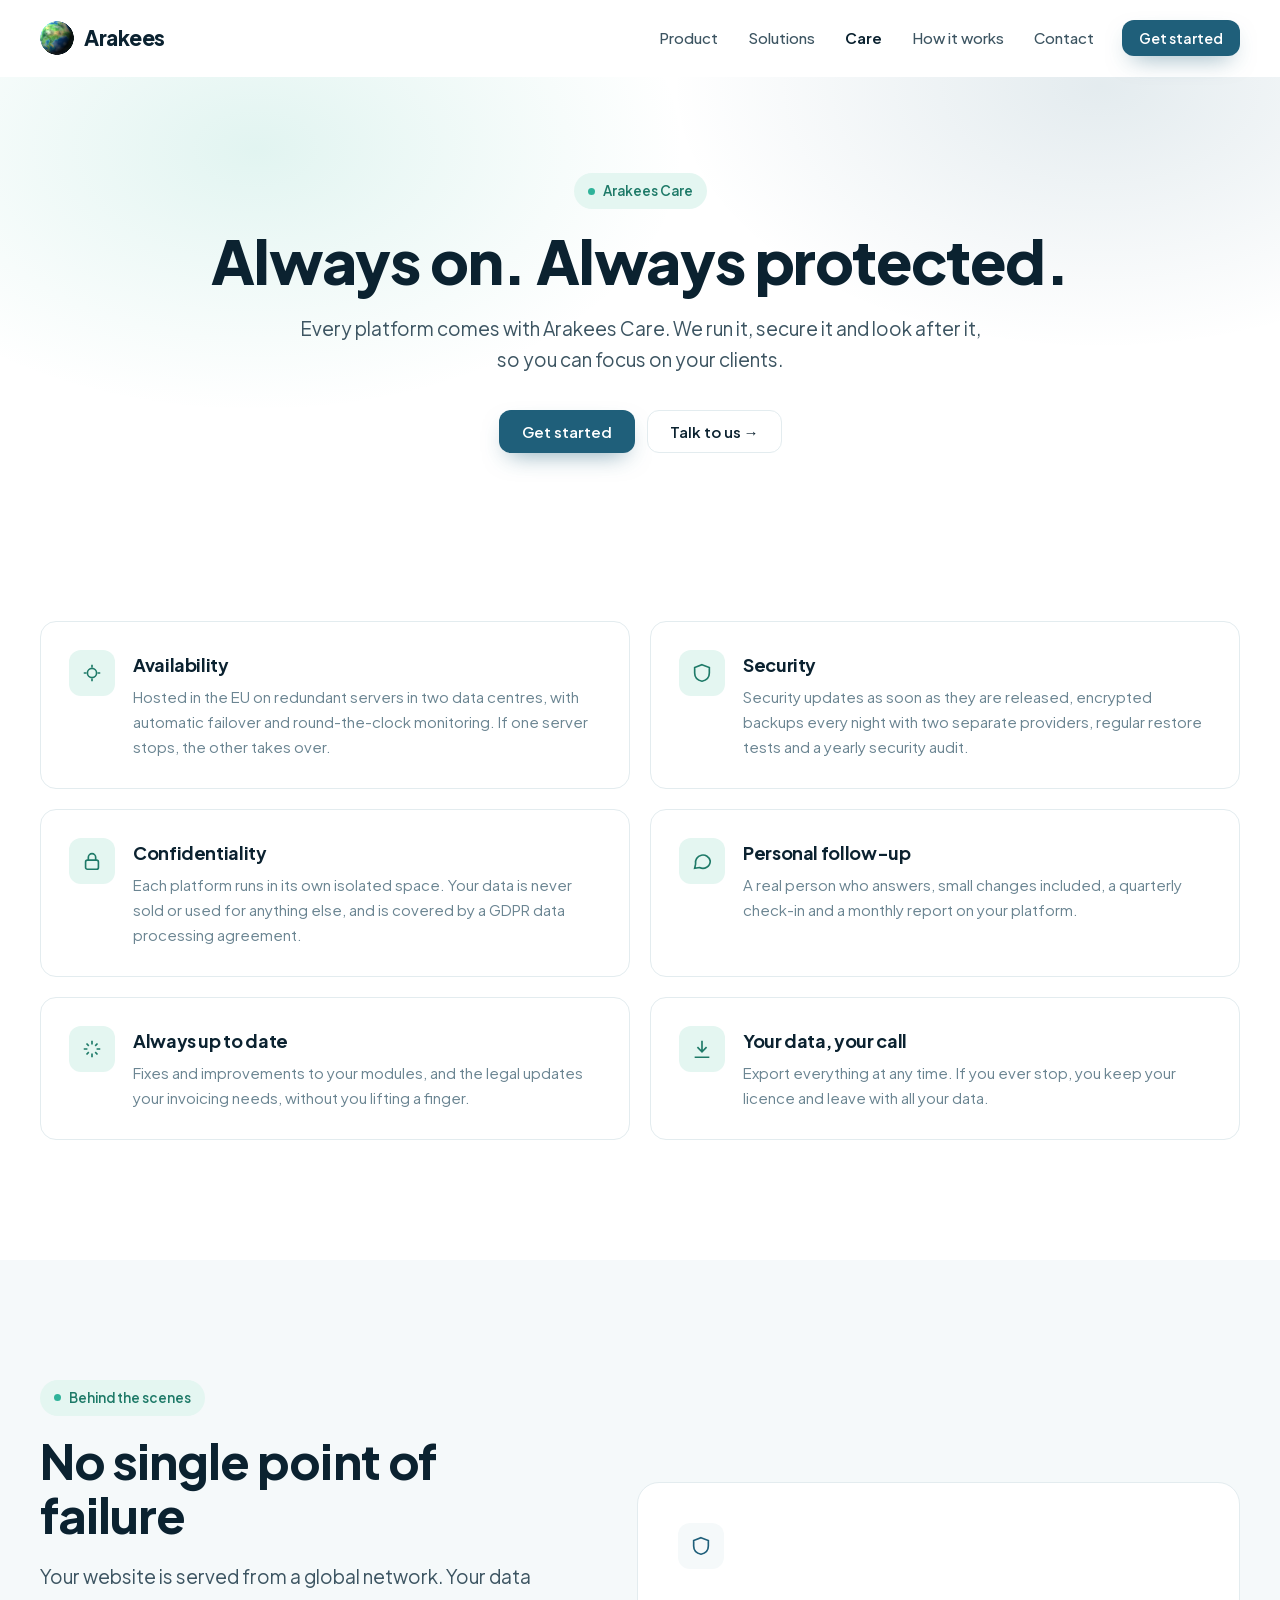
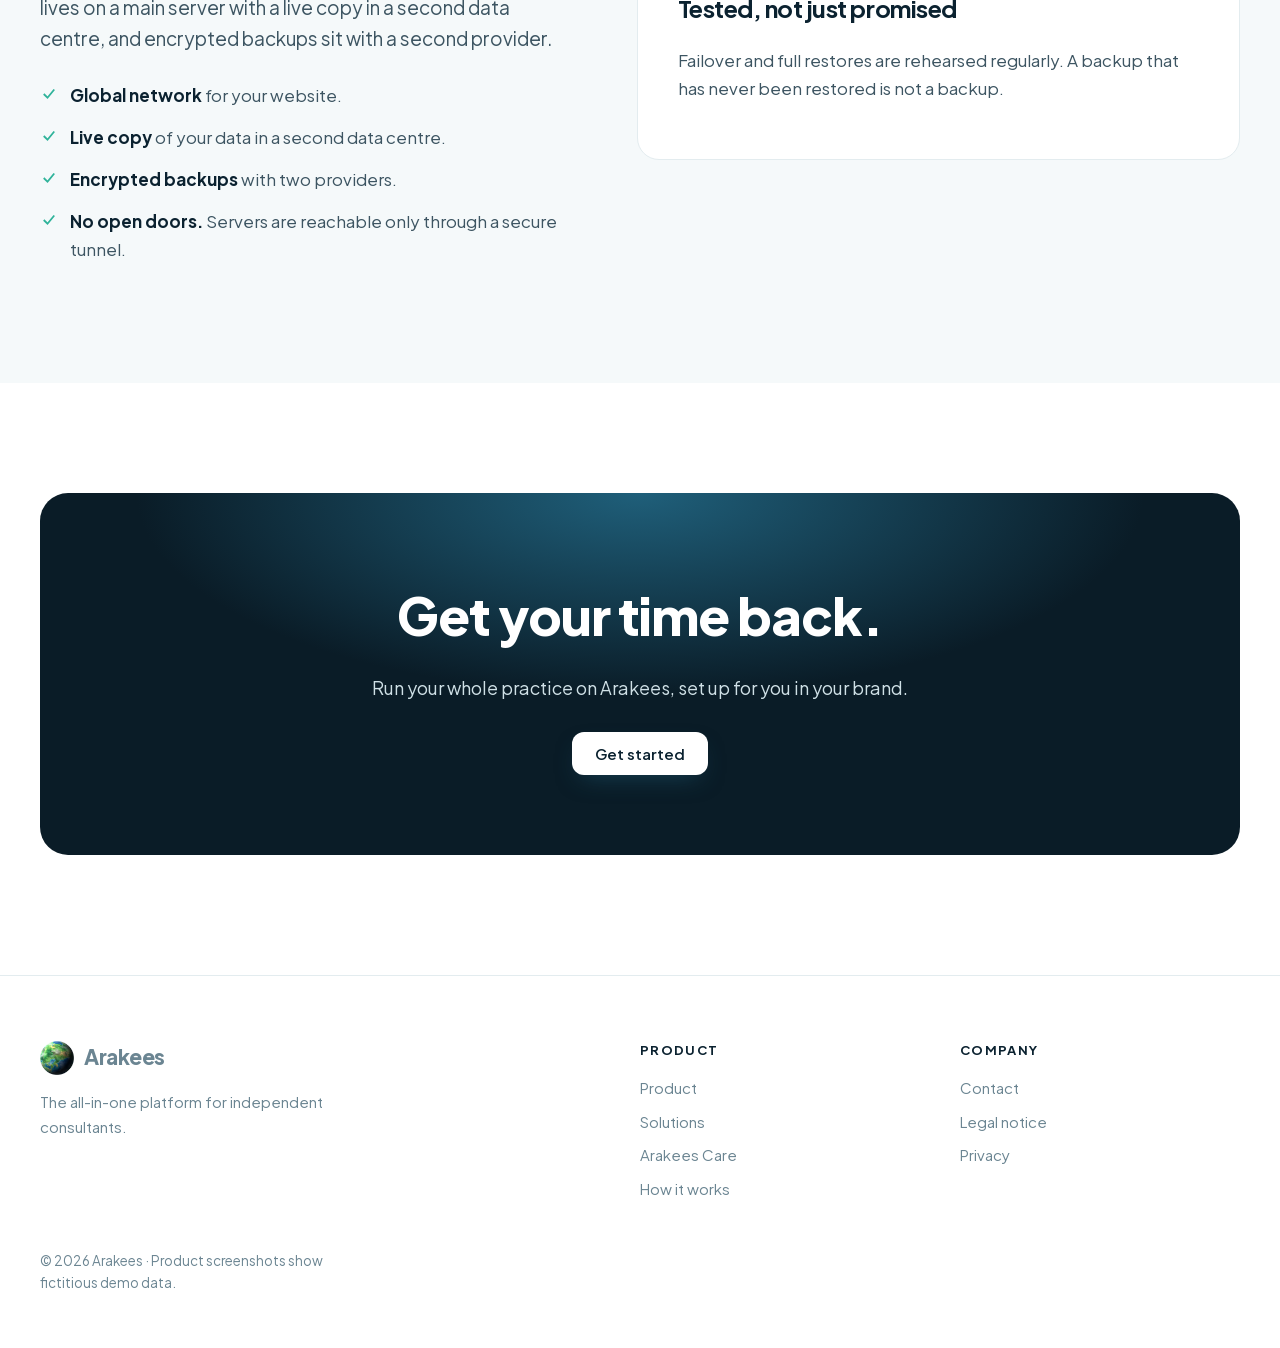
==== care.html @ 258d2827 "Site copy: Arakees is available now (no more waiting list) Co-Authored-By: Claude Opus 5.5 <noreply@" ====
<!doctype html>
<html lang="en">
<head>
<meta charset="utf-8">
<meta name="viewport" content="width=device-width, initial-scale=1">
<title>Arakees Care · Availability, security and confidentiality</title>
<meta name="description" content="Redundant EU hosting, encrypted backups with two providers, isolated data and personal follow-up for every Arakees platform.">
<meta name="robots" content="index, follow, max-image-preview:large, max-snippet:-1">
<link rel="canonical" href="https://www.arakees.com/care">
<link rel="icon" href="/favicon.ico" sizes="48x48">
<link rel="icon" type="image/png" sizes="192x192" href="/assets/favicon-192.png">
<link rel="icon" type="image/png" sizes="96x96" href="/assets/favicon-96.png">
<link rel="apple-touch-icon" href="/assets/arakees-mark-512.png">
<meta property="og:type" content="website">
<meta property="og:site_name" content="Arakees">
<meta property="og:locale" content="en_GB">
<meta property="og:title" content="Arakees Care · Availability, security and confidentiality">
<meta property="og:description" content="Redundant EU hosting, encrypted backups with two providers, isolated data and personal follow-up for every Arakees platform.">
<meta property="og:url" content="https://www.arakees.com/care">
<meta property="og:image" content="https://www.arakees.com/assets/og-arakees.png">
<meta property="og:image:width" content="1200">
<meta property="og:image:height" content="630">
<meta property="og:image:alt" content="Arakees, the all-in-one platform for independent consultants">
<meta name="twitter:card" content="summary_large_image">
<meta name="twitter:title" content="Arakees Care · Availability, security and confidentiality">
<meta name="twitter:description" content="Redundant EU hosting, encrypted backups with two providers, isolated data and personal follow-up for every Arakees platform.">
<meta name="twitter:image" content="https://www.arakees.com/assets/og-arakees.png">
<meta name="theme-color" content="#ffffff">
<link rel="preload" href="/assets/fonts/PlusJakartaSans-normal-latin.woff2" as="font" type="font/woff2" crossorigin>
<link rel="preload" href="/assets/planet-2k.webp" as="image" type="image/webp">
<link rel="stylesheet" href="/assets/fonts/fonts.css">
<link rel="stylesheet" href="/assets/site.css">
<script type="application/ld+json">{"@context": "https://schema.org", "@graph": [{"@type": "Organization", "@id": "https://www.arakees.com/#org", "name": "Arakees", "url": "https://www.arakees.com/", "logo": "https://www.arakees.com/assets/arakees-mark-512.png", "email": "contact@arakees.com", "description": "All-in-one platform for independent consultants and coaches: website, online booking, client portal, proposals and invoicing."}, {"@type": "WebSite", "@id": "https://www.arakees.com/#site", "url": "https://www.arakees.com/", "name": "Arakees", "inLanguage": "en", "publisher": {"@id": "https://www.arakees.com/#org"}}, {"@type": "WebPage", "@id": "https://www.arakees.com/care#page", "url": "https://www.arakees.com/care", "name": "Arakees Care · Availability, security and confidentiality", "description": "Redundant EU hosting, encrypted backups with two providers, isolated data and personal follow-up for every Arakees platform.", "inLanguage": "en", "isPartOf": {"@id": "https://www.arakees.com/#site"}, "primaryImageOfPage": "https://www.arakees.com/assets/og-arakees.png"}, {"@type": "BreadcrumbList", "itemListElement": [{"@type": "ListItem", "position": 1, "name": "Home", "item": "https://www.arakees.com/"}, {"@type": "ListItem", "position": 2, "name": "Arakees Care", "item": "https://www.arakees.com/care"}]}]}</script>
</head>
<body>
<header class="hdr" id="hdr">
  <div class="wrap">
    <a class="brand" href="/" aria-label="Arakees home"><img src="/assets/arakees-mark-128.png" alt="" width="34" height="34"><span>Arakees</span></a>
    <nav class="nav" aria-label="Main navigation"><a href="/product">Product</a><a href="/solutions">Solutions</a><a href="/care" class="on">Care</a><a href="/how-it-works">How it works</a><a href="/contact">Contact</a></nav>
    <a class="btn btn-primary btn-sm" href="mailto:contact@arakees.com?subject=Getting%20started%20with%20Arakees&amp;body=Hello%2C%20I%20would%20like%20to%20get%20started%20with%20Arakees.">Get started</a>
  </div>
</header>
<main>
<section class="phero"><div class="wrap"><span class="eyebrow">Arakees Care</span><h1>Always on. Always protected.</h1><p class="lead">Every platform comes with Arakees Care. We run it, secure it and look after it, so you can focus on your clients.</p><div class="ctas"><a class="btn btn-primary" href="mailto:contact@arakees.com?subject=Getting%20started%20with%20Arakees&amp;body=Hello%2C%20I%20would%20like%20to%20get%20started%20with%20Arakees.">Get started</a><a class="btn btn-ghost" href="/contact">Talk to us →</a></div></div></section>
<section style="padding-top:40px">
  <div class="wrap">
    <div class="grid2">
      <div class="care rv"><div class="ico"><svg width="22" height="22" viewBox="0 0 24 24" fill="none" stroke="currentColor" stroke-width="1.8"><path d="M12 3v3M12 18v3M3 12h3M18 12h3"/><circle cx="12" cy="12" r="5"/></svg></div><div><h3>Availability</h3><p>Hosted in the EU on redundant servers in two data centres, with automatic failover and round-the-clock monitoring. If one server stops, the other takes over.</p></div></div>
      <div class="care rv"><div class="ico"><svg width="22" height="22" viewBox="0 0 24 24" fill="none" stroke="currentColor" stroke-width="1.8"><path d="M12 3l8 3v6c0 5-3.5 8-8 9-4.5-1-8-4-8-9V6z"/></svg></div><div><h3>Security</h3><p>Security updates as soon as they are released, encrypted backups every night with two separate providers, regular restore tests and a yearly security audit.</p></div></div>
      <div class="care rv"><div class="ico"><svg width="22" height="22" viewBox="0 0 24 24" fill="none" stroke="currentColor" stroke-width="1.8"><rect x="5" y="11" width="14" height="10" rx="2"/><path d="M8 11V8a4 4 0 018 0v3"/></svg></div><div><h3>Confidentiality</h3><p>Each platform runs in its own isolated space. Your data is never sold or used for anything else, and is covered by a GDPR data processing agreement.</p></div></div>
      <div class="care rv"><div class="ico"><svg width="22" height="22" viewBox="0 0 24 24" fill="none" stroke="currentColor" stroke-width="1.8"><path d="M21 12a8 8 0 01-11.7 7.1L4 20l1-4.6A8 8 0 1121 12z"/></svg></div><div><h3>Personal follow-up</h3><p>A real person who answers, small changes included, a quarterly check-in and a monthly report on your platform.</p></div></div>
      <div class="care rv"><div class="ico"><svg width="22" height="22" viewBox="0 0 24 24" fill="none" stroke="currentColor" stroke-width="1.8"><path d="M12 3v4M12 17v4M3 12h4M17 12h4M6 6l2.5 2.5M15.5 15.5L18 18M6 18l2.5-2.5M15.5 8.5L18 6"/></svg></div><div><h3>Always up to date</h3><p>Fixes and improvements to your modules, and the legal updates your invoicing needs, without you lifting a finger.</p></div></div>
      <div class="care rv"><div class="ico"><svg width="22" height="22" viewBox="0 0 24 24" fill="none" stroke="currentColor" stroke-width="1.8"><path d="M12 3v12M7 10l5 5 5-5M4 21h16"/></svg></div><div><h3>Your data, your call</h3><p>Export everything at any time. If you ever stop, you keep your licence and leave with all your data.</p></div></div>
    </div>
  </div>
</section>
<section class="soft">
  <div class="wrap split">
    <div class="rv">
      <span class="eyebrow">Behind the scenes</span>
      <h2 class="h2">No single point of failure</h2>
      <p class="lead">Your website is served from a global network. Your data lives on a main server with a live copy in a second data centre, and encrypted backups sit with a second provider.</p>
      <ul class="checks"><li><svg width="18" height="18" viewBox="0 0 24 24" fill="none" stroke="currentColor" stroke-width="2.4"><path d="M5 12l5 5 9-11"/></svg><span><b>Global network</b> for your website.</span></li><li><svg width="18" height="18" viewBox="0 0 24 24" fill="none" stroke="currentColor" stroke-width="2.4"><path d="M5 12l5 5 9-11"/></svg><span><b>Live copy</b> of your data in a second data centre.</span></li><li><svg width="18" height="18" viewBox="0 0 24 24" fill="none" stroke="currentColor" stroke-width="2.4"><path d="M5 12l5 5 9-11"/></svg><span><b>Encrypted backups</b> with two providers.</span></li><li><svg width="18" height="18" viewBox="0 0 24 24" fill="none" stroke="currentColor" stroke-width="2.4"><path d="M5 12l5 5 9-11"/></svg><span><b>No open doors.</b> Servers are reachable only through a secure tunnel.</span></li></ul>
    </div>
    <div class="big-card rv"><div class="ico"><svg width="22" height="22" viewBox="0 0 24 24" fill="none" stroke="currentColor" stroke-width="1.8"><path d="M12 3l8 3v6c0 5-3.5 8-8 9-4.5-1-8-4-8-9V6z"/></svg></div><h3>Tested, not just promised</h3><p class="lead" style="font-size:17px">Failover and full restores are rehearsed regularly. A backup that has never been restored is not a backup.</p></div>
  </div>
</section>
<section class="band">
  <div class="wrap">
    <div class="box rv">
      <h2>Get your time back.</h2>
      <p>Run your whole practice on Arakees, set up for you in your brand.</p>
      <a class="btn btn-primary" href="mailto:contact@arakees.com?subject=Getting%20started%20with%20Arakees&amp;body=Hello%2C%20I%20would%20like%20to%20get%20started%20with%20Arakees.">Get started</a>
    </div>
  </div>
</section>
</main>
<footer class="ftr">
  <div class="wrap">
    <div class="cols">
      <div><a class="brand" href="/"><img src="/assets/arakees-mark-128.png" alt="" width="34" height="34"><span>Arakees</span></a><p>The all-in-one platform for independent consultants.</p></div>
      <div><h4>Product</h4><ul><li><a href="/product">Product</a></li><li><a href="/solutions">Solutions</a></li><li><a href="/care">Arakees Care</a></li><li><a href="/how-it-works">How it works</a></li></ul></div>
      <div><h4>Company</h4><ul><li><a href="/contact">Contact</a></li><li><a href="/mentions-legales">Legal notice</a></li><li><a href="/privacy">Privacy</a></li></ul></div>
    </div>
    <p class="copy">© 2026 Arakees · Product screenshots show fictitious demo data.</p>
  </div>
</footer>
<script>
(function () {
  const io = new IntersectionObserver(es => es.forEach(e => { if (e.isIntersecting) { e.target.classList.add('in'); io.unobserve(e.target); } }), { threshold: .15 });
  document.querySelectorAll('.rv').forEach(el => io.observe(el));
  const hdr = document.getElementById('hdr'), frame = document.getElementById('heroFrame');
  const onScroll = () => { hdr.classList.toggle('scrolled', scrollY > 8); if (frame) frame.style.setProperty('--tilt', Math.max(0, 10 - scrollY / 40) + 'deg'); };
  addEventListener('scroll', onScroll, { passive: true }); onScroll();
})();
</script>
<script type="module" src="/assets/logo-planet.js"></script>
</body>
</html>
---- assets/fonts/fonts.css ----
@font-face {
  font-family: 'Plus Jakarta Sans';
  font-style: italic;
  font-weight: 400 800;
  font-display: swap;
  src: url(/assets/fonts/PlusJakartaSans-italic-latin-ext.woff2) format('woff2');
  unicode-range: U+0100-02BA, U+02BD-02C5, U+02C7-02CC, U+02CE-02D7, U+02DD-02FF, U+0304, U+0308, U+0329, U+1D00-1DBF, U+1E00-1E9F, U+1EF2-1EFF, U+2020, U+20A0-20AB, U+20AD-20C4, U+2113, U+2C60-2C7F, U+A720-A7FF;
}
@font-face {
  font-family: 'Plus Jakarta Sans';
  font-style: italic;
  font-weight: 400 800;
  font-display: swap;
  src: url(/assets/fonts/PlusJakartaSans-italic-latin.woff2) format('woff2');
  unicode-range: U+0000-00FF, U+0131, U+0152-0153, U+02BB-02BC, U+02C6, U+02DA, U+02DC, U+0304, U+0308, U+0329, U+2000-206F, U+20AC, U+2122, U+2191, U+2193, U+2212, U+2215, U+FEFF, U+FFFD;
}
@font-face {
  font-family: 'Plus Jakarta Sans';
  font-style: normal;
  font-weight: 400 800;
  font-display: swap;
  src: url(/assets/fonts/PlusJakartaSans-normal-latin-ext.woff2) format('woff2');
  unicode-range: U+0100-02BA, U+02BD-02C5, U+02C7-02CC, U+02CE-02D7, U+02DD-02FF, U+0304, U+0308, U+0329, U+1D00-1DBF, U+1E00-1E9F, U+1EF2-1EFF, U+2020, U+20A0-20AB, U+20AD-20C4, U+2113, U+2C60-2C7F, U+A720-A7FF;
}
@font-face {
  font-family: 'Plus Jakarta Sans';
  font-style: normal;
  font-weight: 400 800;
  font-display: swap;
  src: url(/assets/fonts/PlusJakartaSans-normal-latin.woff2) format('woff2');
  unicode-range: U+0000-00FF, U+0131, U+0152-0153, U+02BB-02BC, U+02C6, U+02DA, U+02DC, U+0304, U+0308, U+0329, U+2000-206F, U+20AC, U+2122, U+2191, U+2193, U+2212, U+2215, U+FEFF, U+FFFD;
}
---- assets/site.css ----
/* Arakees marketing site */
:root {
  --ink: #0b2230;
  --text: #3d5562;
  --muted: #6b8592;
  --line: #e3ecef;
  --bg: #ffffff;
  --soft: #f5f9fa;
  --brand: #1f5f7a;
  --brand-2: #174a60;
  --mint: #2fb39a;
  --mint-soft: #e4f6f1;
  --navy: #0a1c27;
  --navy-2: #102a38;
  --radius: 16px;
  --shadow: 0 30px 80px -30px rgba(11, 34, 48, .35), 0 8px 24px -12px rgba(11, 34, 48, .18);
  --font: "Plus Jakarta Sans", -apple-system, "Segoe UI", Roboto, Arial, sans-serif;
}
* { box-sizing: border-box; }
html { scroll-behavior: smooth; }
body { margin: 0; background: var(--bg); color: var(--text); font: 400 17px/1.65 var(--font); -webkit-font-smoothing: antialiased; overflow-x: hidden; }
img { max-width: 100%; height: auto; display: block; }
a { color: var(--brand); }
h1, h2, h3 { color: var(--ink); letter-spacing: -.02em; margin: 0; }
:focus-visible { outline: 2px solid var(--mint); outline-offset: 3px; border-radius: 6px; }
.wrap { width: min(1200px, 100% - 40px); margin-inline: auto; }

/* Header */
.hdr { position: sticky; top: 0; z-index: 100; background: rgba(255,255,255,.86); backdrop-filter: saturate(1.4) blur(14px); -webkit-backdrop-filter: saturate(1.4) blur(14px); border-bottom: 1px solid transparent; transition: border-color .3s; }
.hdr.scrolled { border-color: var(--line); }
.hdr .wrap { display: flex; align-items: center; gap: 28px; height: 76px; }
.brand { display: flex; align-items: center; gap: 10px; text-decoration: none; color: var(--ink); font-weight: 750; font-size: 21px; letter-spacing: -.02em; }
.brand img, .brand canvas { width: 34px; height: 34px; }
.nav { display: flex; gap: 30px; margin-left: auto; }
.nav a { color: var(--text); text-decoration: none; font-size: 15px; font-weight: 500; }
.nav a:hover { color: var(--ink); }
.btn { display: inline-flex; align-items: center; justify-content: center; gap: 8px; padding: 13px 22px; border-radius: 12px; font: 600 15px/1 var(--font); text-decoration: none; border: 1px solid transparent; transition: transform .2s, box-shadow .2s, background .2s; white-space: nowrap; }
.btn-primary { background: var(--brand); color: #fff; box-shadow: 0 10px 24px -10px rgba(31,95,122,.6); }
.btn-primary:hover { background: var(--brand-2); color: #fff; transform: translateY(-1px); }
.btn-ghost { background: #fff; color: var(--ink); border-color: var(--line); }
.btn-ghost:hover { border-color: #c9d9df; color: var(--ink); }
.btn-sm { padding: 10px 16px; font-size: 14px; }

/* Sections */
section { padding: 120px 0; }
.eyebrow { display: inline-flex; align-items: center; gap: 8px; padding: 7px 14px; border-radius: 99px; background: var(--mint-soft); color: #1e7a68; font-size: 13.5px; font-weight: 600; }
.eyebrow::before { content: ""; width: 7px; height: 7px; border-radius: 50%; background: var(--mint); }
.center { text-align: center; }
.h2 { font-size: clamp(32px, 4.2vw, 48px); line-height: 1.12; font-weight: 750; margin: 18px 0 16px; }
.lead { font-size: 19px; color: var(--text); max-width: 700px; }
.center .lead { margin-inline: auto; }
.accent { color: var(--mint); }

/* Hero */
.hero { position: relative; padding: 72px 0 0; overflow: hidden; isolation: isolate; }
.hero::before { content: ""; position: absolute; inset: -20% -10% 30%; z-index: -1; background:
  radial-gradient(45% 55% at 20% 30%, rgba(47,179,154,.16), transparent 70%),
  radial-gradient(40% 50% at 80% 20%, rgba(31,95,122,.14), transparent 70%),
  radial-gradient(50% 60% at 50% 90%, rgba(120,170,255,.14), transparent 70%); }
.hero h1 { font-size: clamp(38px, 5vw, 64px); line-height: 1.06; font-weight: 800; margin: 22px auto 20px; max-width: 26ch; }
.hero .lead { font-size: 20px; }
.ctas { display: flex; gap: 12px; justify-content: center; flex-wrap: wrap; margin-top: 34px; }
.note { font-size: 14px; color: var(--muted); margin-top: 14px; }
.stage { position: relative; margin: 56px auto 0; max-width: 1120px; perspective: 1800px; }
.frame { border-radius: 14px; background: #fff; border: 1px solid var(--line); box-shadow: var(--shadow); overflow: hidden; transform-origin: 50% 0; transform: rotateX(var(--tilt, 10deg)); transition: transform .1s linear; }
.frame .bar { display: flex; align-items: center; gap: 7px; height: 34px; padding: 0 14px; background: #f3f6f7; border-bottom: 1px solid var(--line); }
.frame .bar i { width: 10px; height: 10px; border-radius: 50%; background: #d6dfe3; }
.frame .bar span { margin-left: 14px; font-size: 12px; color: var(--muted); background: #fff; border: 1px solid var(--line); border-radius: 6px; padding: 2px 10px; }
.chip { position: absolute; z-index: 2; display: flex; align-items: center; gap: 12px; padding: 12px 16px; border-radius: 14px; background: #fff; border: 1px solid var(--line); box-shadow: 0 18px 40px -18px rgba(11,34,48,.35); font-size: 14px; color: var(--ink); animation: float 6s ease-in-out infinite; }
.chip b { display: block; font-size: 15px; }
.chip small { color: var(--muted); font-size: 12.5px; }
.chip .dot { width: 34px; height: 34px; border-radius: 10px; display: grid; place-items: center; background: var(--mint-soft); color: #1e7a68; flex: none; }
.chip.c1 { left: -28px; top: 22%; }
.chip.c2 { right: -24px; top: 48%; animation-delay: -3s; }
@keyframes float { 50% { transform: translateY(-8px); } }

/* Replaces strip */
.replace { padding: 90px 0 40px; }
.replace p.k { text-align: center; color: var(--muted); font-size: 15px; margin: 0 0 22px; }
.tools { display: flex; flex-wrap: wrap; gap: 12px; justify-content: center; }
.tools span { padding: 10px 18px; border-radius: 99px; border: 1px dashed #c5d4da; color: var(--muted); font-size: 15px; text-decoration: line-through; text-decoration-color: rgba(47,179,154,.8); }
.tools strong { padding: 10px 18px; border-radius: 99px; background: var(--ink); color: #fff; font-size: 15px; }

/* Tour (dark) */
.tour { background: radial-gradient(60% 50% at 50% 0%, #15384a 0%, var(--navy) 60%); color: #b8cbd3; }
.tour .h2 { color: #fff; }
.tour .lead { color: #9fb6c0; }
.tabs { display: flex; gap: 8px; justify-content: center; flex-wrap: wrap; margin: 40px 0 34px; }
.tab { font: 600 14.5px var(--font); color: #b8cbd3; background: rgba(255,255,255,.05); border: 1px solid rgba(255,255,255,.1); padding: 10px 18px; border-radius: 99px; cursor: pointer; transition: all .2s; }
.tab:hover { color: #fff; }
.tab[aria-selected="true"] { background: #fff; color: var(--ink); border-color: #fff; }
.panel { display: grid; grid-template-columns: 330px 1fr; gap: 48px; align-items: center; }
.panel h3 { color: #fff; font-size: 26px; line-height: 1.2; margin-bottom: 14px; }
.panel ul { list-style: none; padding: 0; margin: 0; display: grid; gap: 12px; }
.panel li { padding-left: 28px; position: relative; color: #b8cbd3; font-size: 16px; }
.panel li::before { content: ""; position: absolute; left: 0; top: 7px; width: 16px; height: 16px; border-radius: 50%; background: rgba(47,179,154,.18); box-shadow: inset 0 0 0 5px var(--mint); }
.panel .frame { transform: none; border-color: rgba(255,255,255,.08); box-shadow: 0 40px 100px -40px rgba(0,0,0,.7); }
.panel .frame .bar { background: #142f3d; border-color: rgba(255,255,255,.06); }
.panel .frame .bar i { background: #2a4757; }
.panel .frame .bar span { background: #0f2632; border-color: rgba(255,255,255,.06); color: #8aa3ae; }
.panel img { opacity: 1; transition: opacity .25s; }

/* Features */
.grid4 { display: grid; grid-template-columns: repeat(4, 1fr); gap: 20px; margin-top: 60px; }
.card { padding: 30px 26px; border-radius: var(--radius); border: 1px solid var(--line); background: #fff; transition: transform .25s, box-shadow .25s, border-color .25s; }
.card:hover { transform: translateY(-4px); border-color: #d3e3e8; box-shadow: 0 24px 50px -30px rgba(11,34,48,.35); }
.ico { width: 46px; height: 46px; border-radius: 12px; display: grid; place-items: center; background: var(--soft); color: var(--brand); margin-bottom: 20px; }
.card h3 { font-size: 18px; margin-bottom: 8px; }
.card p { margin: 0; font-size: 15px; color: var(--muted); }

/* Split */
.soft { background: var(--soft); }
.split { display: grid; grid-template-columns: 1fr 1.15fr; gap: 72px; align-items: center; }
.checks { list-style: none; padding: 0; margin: 26px 0 0; display: grid; gap: 14px; }
.checks li { display: flex; gap: 12px; align-items: flex-start; }
.checks svg { flex: none; margin-top: 4px; color: var(--mint); }
.checks b { color: var(--ink); }

/* Stats */
.stats { display: grid; grid-template-columns: repeat(4, 1fr); gap: 20px; margin-top: 56px; }
.stat { padding: 28px; border-radius: var(--radius); background: #fff; border: 1px solid var(--line); }
.stat b { display: block; font-size: 36px; font-weight: 800; color: var(--ink); letter-spacing: -.03em; }
.stat span { color: var(--muted); font-size: 15px; }

/* Care */
.grid2 { display: grid; grid-template-columns: repeat(2, 1fr); gap: 20px; margin-top: 56px; }
.care { display: flex; gap: 18px; padding: 28px; border-radius: var(--radius); border: 1px solid var(--line); background: #fff; }
.care .ico { margin: 0; flex: none; background: var(--mint-soft); color: #1e7a68; }
.care h3 { font-size: 18px; margin-bottom: 6px; }
.care p { margin: 0; font-size: 15px; color: var(--muted); }

/* Steps */
.steps { display: grid; grid-template-columns: repeat(3, 1fr); gap: 20px; margin-top: 56px; }
.step { padding: 32px 28px; border-radius: var(--radius); background: #fff; border: 1px solid var(--line); position: relative; }
.step::before { content: ""; display: block; width: 28px; height: 4px; border-radius: 4px; background: var(--mint); margin-bottom: 22px; }
.step h3 { font-size: 20px; margin-bottom: 8px; }
.step p { margin: 0; color: var(--muted); font-size: 15px; }

/* Who */
.who { display: grid; grid-template-columns: repeat(4, 1fr); gap: 20px; margin-top: 56px; }

/* FAQ */
.faq { max-width: 820px; margin: 48px auto 0; }
.faq details { border-bottom: 1px solid var(--line); }
.faq summary { cursor: pointer; list-style: none; padding: 24px 40px 24px 0; position: relative; font-size: 18px; font-weight: 650; color: var(--ink); }
.faq summary::-webkit-details-marker { display: none; }
.faq summary::after { content: ""; position: absolute; right: 6px; top: 32px; width: 10px; height: 10px; border-right: 2px solid var(--muted); border-bottom: 2px solid var(--muted); transform: rotate(45deg); transition: transform .25s; }
.faq details[open] summary::after { transform: rotate(-135deg); top: 36px; }
.faq details p { margin: 0 0 24px; color: var(--muted); }

/* CTA band */
.band { padding: 110px 0 120px; }
.band .box { border-radius: 28px; padding: 80px 40px; text-align: center; color: #cfe0e6; background: radial-gradient(60% 80% at 50% 0%, #1f5f7a 0%, var(--navy) 70%); position: relative; overflow: hidden; }
.band h2 { color: #fff; font-size: clamp(32px, 4.4vw, 52px); font-weight: 800; margin-bottom: 14px; }
.band p { font-size: 18px; margin: 0 auto 30px; max-width: 560px; }
.band .btn-primary { background: #fff; color: var(--ink); }

/* Footer */
.ftr { border-top: 1px solid var(--line); padding: 64px 0 40px; font-size: 15px; }
.ftr .cols { display: grid; grid-template-columns: 2fr 1fr 1fr; gap: 40px; }
.ftr h4 { margin: 0 0 14px; font-size: 13px; letter-spacing: .1em; text-transform: uppercase; color: var(--ink); }
.ftr ul { list-style: none; margin: 0; padding: 0; display: grid; gap: 9px; }
.ftr a { color: var(--muted); text-decoration: none; }
.ftr a:hover { color: var(--ink); }
.ftr p { color: var(--muted); max-width: 340px; }
.ftr .copy { margin-top: 48px; color: var(--muted); font-size: 13.5px; }

/* Legal pages */
.legal { padding: 80px 0 100px; max-width: 780px; }
.legal h1 { font-size: clamp(36px, 5vw, 52px); font-weight: 800; margin-bottom: 12px; }
.legal h2 { font-size: 22px; margin: 40px 0 10px; }
.legal table { width: 100%; border-collapse: collapse; font-size: 15px; margin: 12px 0; }
.legal th, .legal td { text-align: left; padding: 10px 8px; border-bottom: 1px solid var(--line); vertical-align: top; }
.legal th { color: var(--ink); }

/* Reveal on scroll */
.rv { opacity: 0; transform: translateY(28px); transition: opacity .8s ease, transform .9s cubic-bezier(.16,1,.3,1); }
.rv.in { opacity: 1; transform: none; }

@media (max-width: 1000px) {
  .grid4, .who, .stats { grid-template-columns: repeat(2, 1fr); }
  .panel, .split { grid-template-columns: 1fr; gap: 32px; }
  .chip { display: none; }
}
@media (max-width: 720px) {
  section { padding: 80px 0; }
  .nav { display: none; }
  .hdr .btn { display: none; }
  .grid4, .who, .stats, .grid2, .steps { grid-template-columns: 1fr; }
  .ftr .cols { grid-template-columns: 1fr; }
  .stage { margin-top: 48px; }
  .frame .bar span { display: none; }
  .hide-sm { display: none; }
  .lead, .hero .lead { font-size: 17px; }
  .h2 { font-size: 30px; }
}
@media (prefers-reduced-motion: reduce) {
  *, *::before, *::after { animation: none !important; transition: none !important; }
  .rv { opacity: 1; transform: none; }
  .frame { transform: none; }
}

/* Intro: the planet appears, spins left, makes room for the name, then both dock into the header */
#intro { position: fixed; inset: 0; z-index: 200; background: #fff; transition: opacity .6s ease; }
#intro.gone { opacity: 0; pointer-events: none; }
#intro .skip { position: absolute; right: 16px; bottom: 16px; background: none; border: 1px solid var(--line); border-radius: 99px; padding: 8px 14px; color: var(--muted); font: 500 14px var(--font); cursor: pointer; }
#iname { position: fixed; left: 50%; top: 50%; z-index: 210; transform: translate(-50%, -50%); transform-origin: 0 0; white-space: nowrap; line-height: 1; font: 750 clamp(40px, 8vw, 76px) var(--font); letter-spacing: -.02em; color: var(--ink); opacity: 0; transition: opacity .5s ease; pointer-events: none; will-change: transform; }
#iname.on { opacity: 1; }
#planet { position: fixed; left: 0; top: 0; z-index: 210; width: 400px; height: 400px; transform-origin: 0 0; opacity: 0; pointer-events: none; will-change: transform, opacity; }
#planet canvas { width: 100%; height: 100%; display: block; }
html.intro-on .hdr .brand { visibility: hidden; }

/* Inner pages */
.nav a.on { color: var(--ink); font-weight: 650; }
.phero { position: relative; padding: 96px 0 72px; text-align: center; overflow: hidden; isolation: isolate; }
.phero::before { content: ""; position: absolute; inset: -40% -10% 0; z-index: -1; background:
  radial-gradient(40% 60% at 25% 40%, rgba(47,179,154,.14), transparent 70%),
  radial-gradient(40% 60% at 80% 30%, rgba(31,95,122,.12), transparent 70%); }
.phero h1 { font-size: clamp(36px, 4.8vw, 60px); line-height: 1.08; font-weight: 800; margin: 20px auto 18px; max-width: 22ch; }
.phero .lead { margin-inline: auto; }
.mods { display: grid; gap: 120px; }
.mod { display: grid; grid-template-columns: 1fr 1.25fr; gap: 64px; align-items: center; }
.mod.rev > :first-child { order: 2; }
.mod h2 { font-size: clamp(28px, 3.2vw, 38px); line-height: 1.15; font-weight: 750; margin: 14px 0 14px; }
.mod .frame { transform: none; }
.tag { display: inline-block; font-size: 13px; font-weight: 700; letter-spacing: .1em; text-transform: uppercase; color: var(--mint); }
.pill-list { display: flex; flex-wrap: wrap; gap: 8px; margin-top: 22px; }
.pill-list span { padding: 7px 14px; border-radius: 99px; background: var(--soft); border: 1px solid var(--line); font-size: 14px; color: var(--text); }
.solo { display: grid; grid-template-columns: repeat(3, 1fr); gap: 20px; margin-top: 56px; }
.big-card { padding: 40px; border-radius: 22px; border: 1px solid var(--line); background: #fff; }
.big-card h3 { font-size: 24px; margin: 18px 0 10px; }
.contact-card { max-width: 720px; margin: 0 auto; padding: 56px 48px; border-radius: 24px; border: 1px solid var(--line); background: #fff; text-align: center; box-shadow: 0 30px 80px -40px rgba(11,34,48,.3); }
.contact-card h2 { font-size: 28px; margin: 0 0 10px; }
.contact-card .mail { display: inline-block; margin-top: 18px; font-size: 20px; font-weight: 650; color: var(--brand); text-decoration: none; }
.next { display: flex; justify-content: center; gap: 12px; flex-wrap: wrap; margin-top: 40px; }
@media (max-width: 1000px) { .mod, .mod.rev { grid-template-columns: 1fr; gap: 32px; } .mod.rev > :first-child { order: 0; } .solo { grid-template-columns: 1fr; } .mods { gap: 80px; } }
.contact-card .ico { margin: 0 auto 20px; }

.frame .bar em.fict { margin-left: auto; font-style: normal; font-size: 11.5px; font-weight: 600; color: var(--muted); background: #fff; border: 1px solid var(--line); border-radius: 99px; padding: 2px 10px; white-space: nowrap; }
.panel .frame .bar em.fict { background: #0f2632; border-color: rgba(255,255,255,.08); color: #8aa3ae; }
.disclaimer { text-align: center; font-size: 13px; color: var(--muted); margin: 14px 0 0; }

/* Key moments: floating cards and live feed */
.chip { transition: opacity .35s ease, transform .35s ease; min-width: 270px; }
.chip.out { opacity: 0; transform: translateY(8px) scale(.98); }
.chip .ni, .nt .ni { width: 36px; height: 36px; border-radius: 10px; display: grid; place-items: center; background: var(--mint-soft); color: #1e7a68; flex: none; margin: 0; }
.chip .ni svg, .nt .ni svg { width: 18px; height: 18px; }
.chip > div:last-child, .nt > div:last-child { display: flex; flex-direction: column; text-align: left; }
.chip b, .nt b { font-size: 15px; color: var(--ink); }
.chip small, .nt small { color: var(--muted); font-size: 12.5px; }
.moments { padding-top: 60px; }
.feedcard { border-radius: 22px; border: 1px solid var(--line); background: linear-gradient(180deg, #fff, var(--soft)); padding: 22px; box-shadow: var(--shadow); }
.feedhead { display: flex; align-items: center; gap: 10px; font-weight: 650; color: var(--ink); font-size: 15px; padding: 4px 6px 16px; border-bottom: 1px solid var(--line); margin-bottom: 14px; }
.feedhead .fict { margin-left: auto; font-style: normal; font-size: 11.5px; font-weight: 600; color: var(--muted); background: #fff; border: 1px solid var(--line); border-radius: 99px; padding: 2px 10px; }
.live { width: 9px; height: 9px; border-radius: 50%; background: var(--mint); box-shadow: 0 0 0 0 rgba(47,179,154,.5); animation: live 1.8s infinite; }
@keyframes live { 70% { box-shadow: 0 0 0 9px rgba(47,179,154,0); } 100% { box-shadow: 0 0 0 0 rgba(47,179,154,0); } }
#feed { display: grid; gap: 10px; min-height: 420px; align-content: start; }
.nt.f { display: flex; gap: 14px; align-items: center; padding: 14px 16px; border-radius: 14px; background: #fff; border: 1px solid var(--line); opacity: 0; transform: translateY(10px); transition: opacity .45s ease, transform .55s cubic-bezier(.16,1,.3,1); }
.nt.f.on { opacity: 1; transform: none; }
@media (prefers-reduced-motion: reduce) { .nt.f { opacity: 1; transform: none; } }

/* Static key moments around the hero dashboard (override earlier floating chips) */
.stage { max-width: 1000px; }
.chip { animation: none !important; transition: none; min-width: 0; width: 290px; padding: 12px 14px; }
.chip.c1, .chip.c2 { display: none; }
.chips .chip { position: absolute; z-index: 3; }
.chips .p1 { left: -190px; top: 6%; }
.chips .p2 { left: -230px; top: 37%; }
.chips .p3 { left: -170px; top: 68%; }
.chips .p4 { right: -190px; top: 12%; }
.chips .p5 { right: -230px; top: 43%; }
.chips .p6 { right: -170px; top: 74%; }
.nt.f { opacity: 1; transform: none; }
#feed { min-height: 0; }
@media (max-width: 1500px) {
  .chips .p1, .chips .p3 { left: -120px; } .chips .p2 { left: -150px; }
  .chips .p4, .chips .p6 { right: -120px; } .chips .p5 { right: -150px; }
}
@media (max-width: 1280px) {
  .chips { display: grid; grid-template-columns: repeat(3, 1fr); gap: 12px; margin-top: 24px; }
  .chips .chip { position: static; width: auto; display: flex; }
  .stage .chips { order: 2; }
}
@media (max-width: 720px) { .chips { grid-template-columns: 1fr; } }

/* Home: "Get your time back" band right under the hero copy */
.hband { display: flex; align-items: center; justify-content: space-between; gap: 28px; max-width: 980px; margin: 34px auto 0; padding: 30px 36px; border-radius: 24px; text-align: left; color: #cfe0e6; background: radial-gradient(70% 120% at 0% 0%, #1f5f7a 0%, var(--navy) 75%); box-shadow: 0 30px 70px -35px rgba(10,28,39,.7); }
.hband h2 { color: #fff; font-size: clamp(26px, 3vw, 34px); font-weight: 800; letter-spacing: -.02em; margin: 0 0 6px; }
.hband p { margin: 0; font-size: 16.5px; }
.hband-ctas { display: flex; gap: 10px; flex: none; }
.hband .btn-primary { background: #fff; color: var(--ink); box-shadow: none; }
.hband .btn-primary:hover { background: #eef5f7; color: var(--ink); }
.btn-light { background: rgba(255,255,255,.08); color: #fff; border-color: rgba(255,255,255,.22); }
.btn-light:hover { background: rgba(255,255,255,.16); color: #fff; }
@media (max-width: 860px) { .hband { flex-direction: column; align-items: flex-start; padding: 26px; } .hband-ctas { flex-wrap: wrap; } }
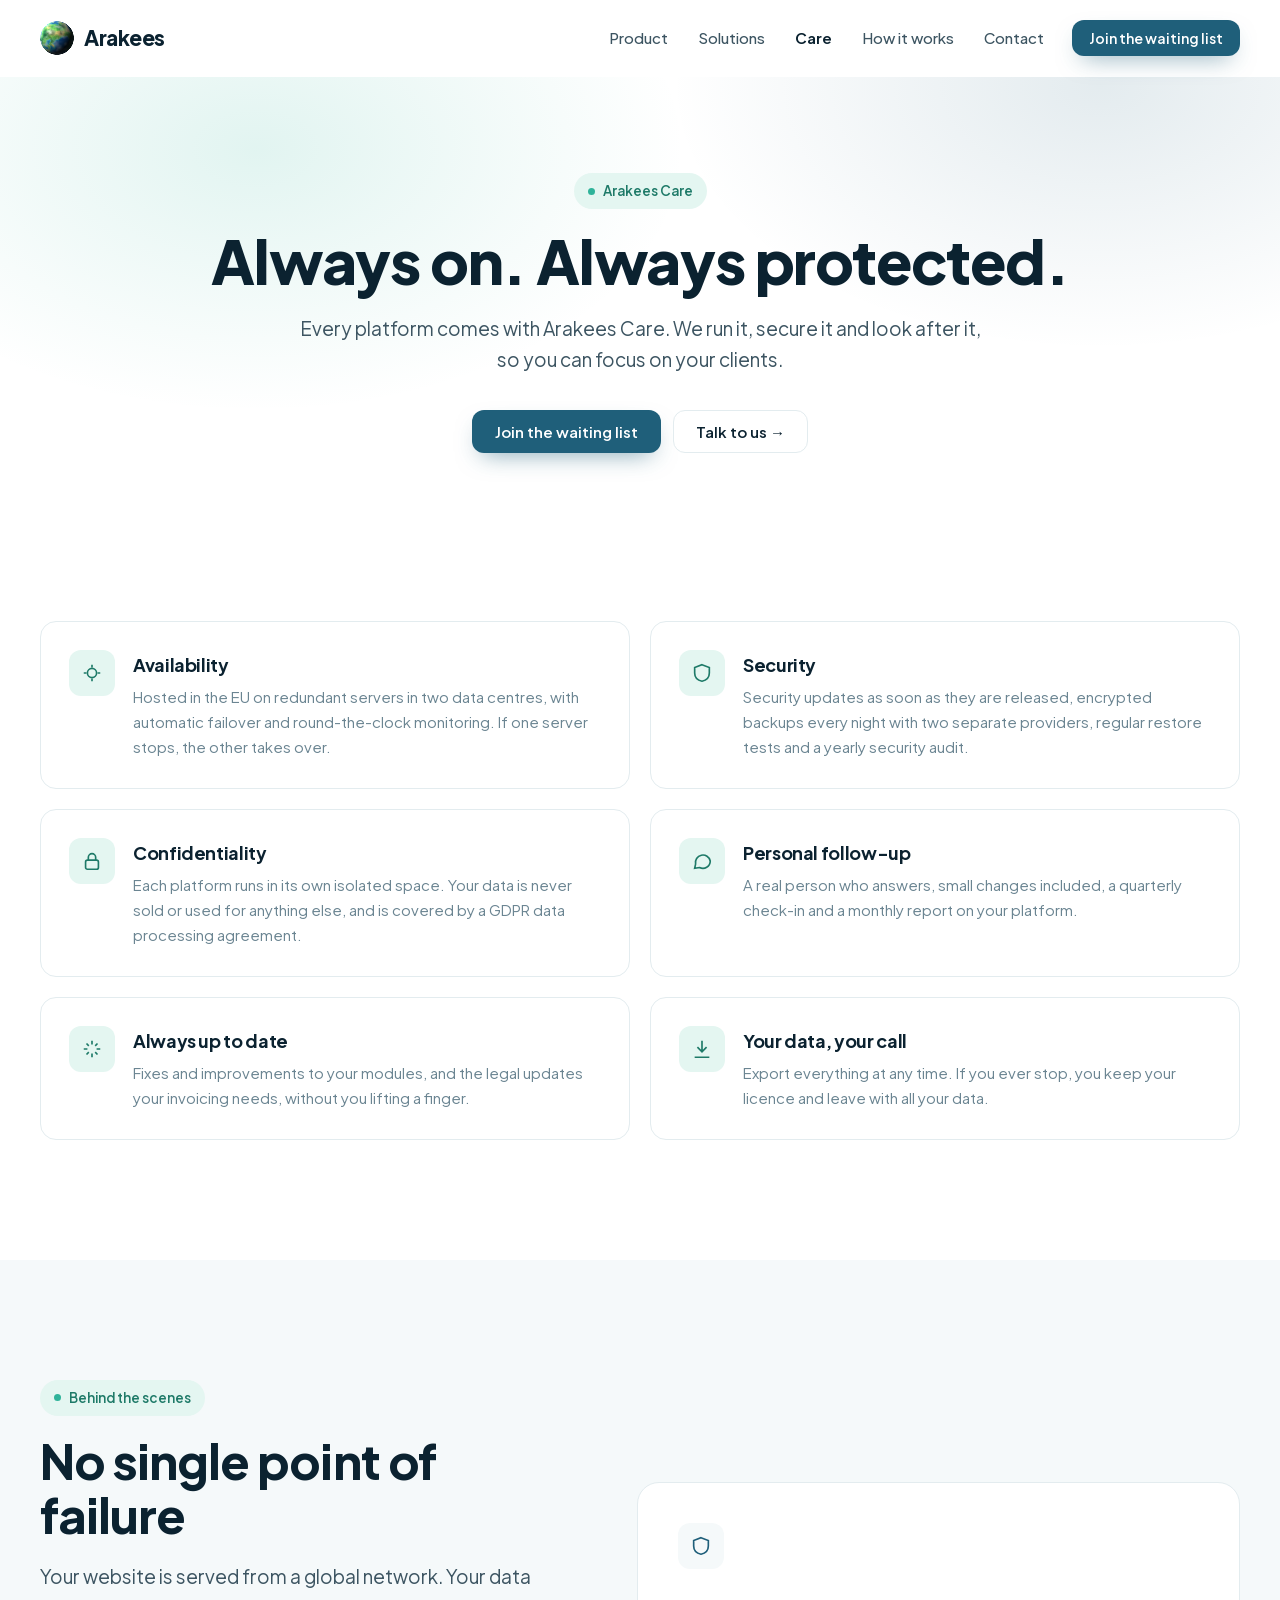
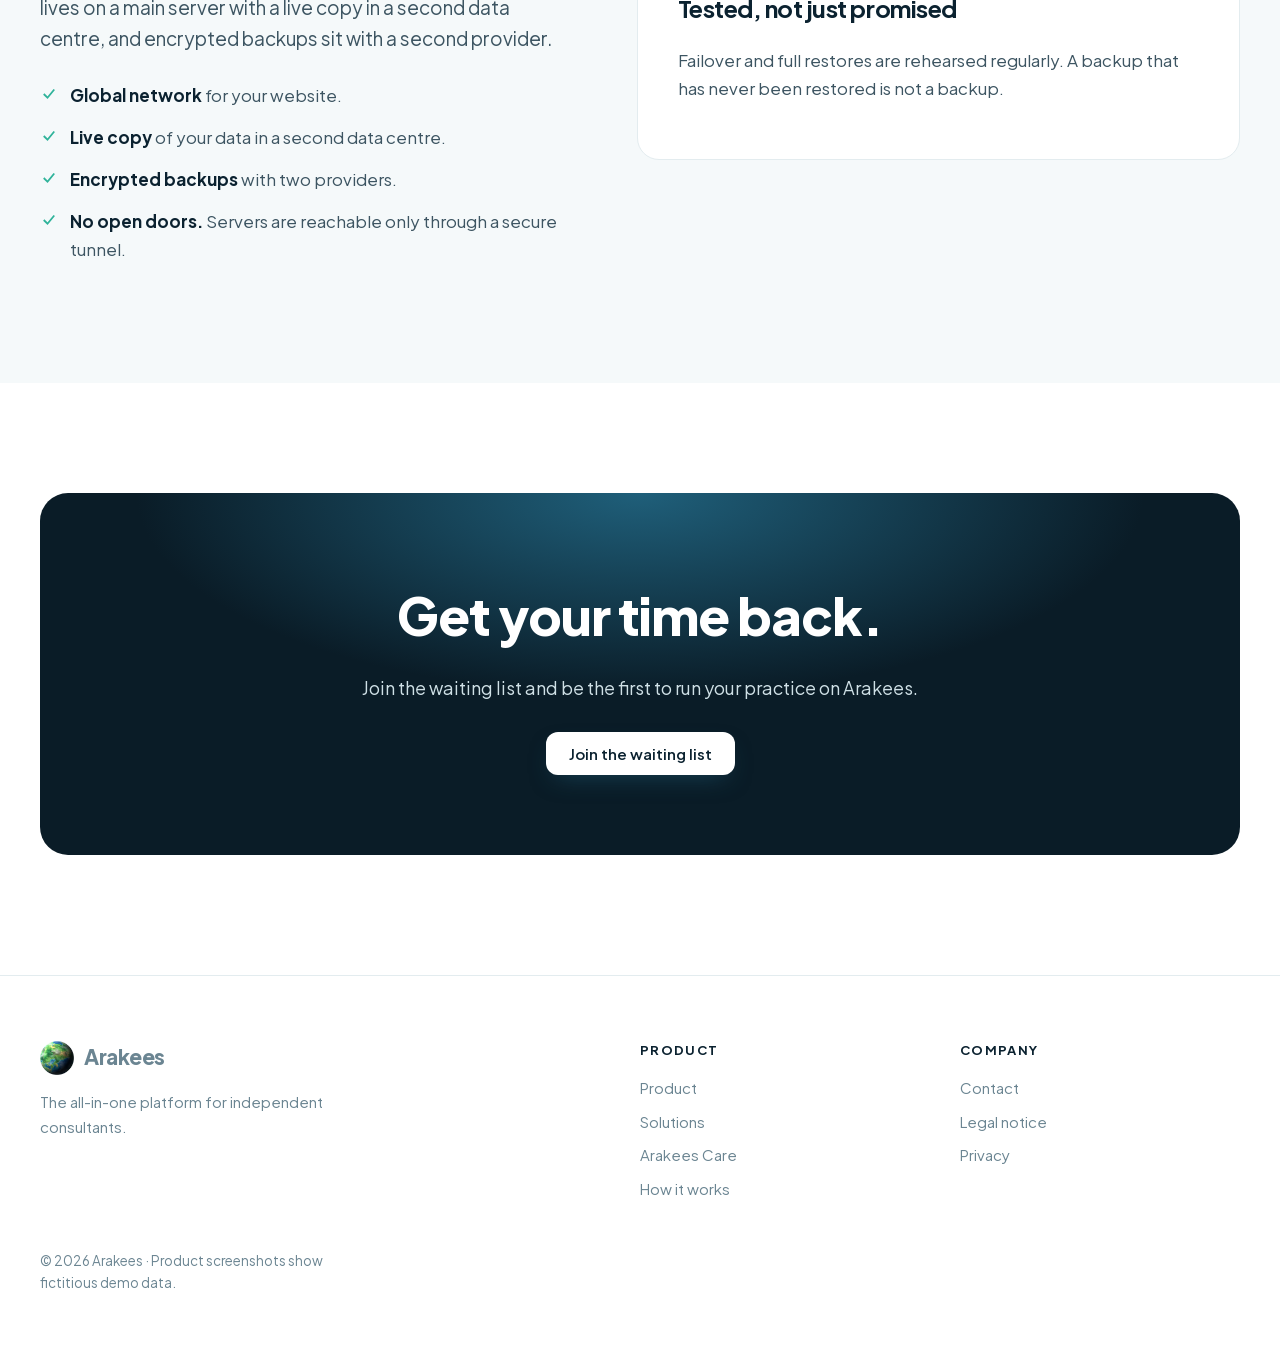
==== commit 19232f5d: "Back to waiting list; opening early 2027 Co-Authored-By: Claude Opus 5.5 <noreply@anthropic.com>" ====
--- a/care.html
+++ b/care.html
@@ -37,11 +37,11 @@
   <div class="wrap">
     <a class="brand" href="/" aria-label="Arakees home"><img src="/assets/arakees-mark-128.png" alt="" width="34" height="34"><span>Arakees</span></a>
     <nav class="nav" aria-label="Main navigation"><a href="/product">Product</a><a href="/solutions">Solutions</a><a href="/care" class="on">Care</a><a href="/how-it-works">How it works</a><a href="/contact">Contact</a></nav>
-    <a class="btn btn-primary btn-sm" href="mailto:contact@arakees.com?subject=Getting%20started%20with%20Arakees&amp;body=Hello%2C%20I%20would%20like%20to%20get%20started%20with%20Arakees.">Get started</a>
+    <a class="btn btn-primary btn-sm" href="mailto:contact@arakees.com?subject=Arakees%20waiting%20list&amp;body=Hello%2C%20please%20let%20me%20know%20when%20Arakees%20launches.">Join the waiting list</a>
   </div>
 </header>
 <main>
-<section class="phero"><div class="wrap"><span class="eyebrow">Arakees Care</span><h1>Always on. Always protected.</h1><p class="lead">Every platform comes with Arakees Care. We run it, secure it and look after it, so you can focus on your clients.</p><div class="ctas"><a class="btn btn-primary" href="mailto:contact@arakees.com?subject=Getting%20started%20with%20Arakees&amp;body=Hello%2C%20I%20would%20like%20to%20get%20started%20with%20Arakees.">Get started</a><a class="btn btn-ghost" href="/contact">Talk to us →</a></div></div></section>
+<section class="phero"><div class="wrap"><span class="eyebrow">Arakees Care</span><h1>Always on. Always protected.</h1><p class="lead">Every platform comes with Arakees Care. We run it, secure it and look after it, so you can focus on your clients.</p><div class="ctas"><a class="btn btn-primary" href="mailto:contact@arakees.com?subject=Arakees%20waiting%20list&amp;body=Hello%2C%20please%20let%20me%20know%20when%20Arakees%20launches.">Join the waiting list</a><a class="btn btn-ghost" href="/contact">Talk to us →</a></div></div></section>
 <section style="padding-top:40px">
   <div class="wrap">
     <div class="grid2">
@@ -69,8 +69,8 @@
   <div class="wrap">
     <div class="box rv">
       <h2>Get your time back.</h2>
-      <p>Run your whole practice on Arakees, set up for you in your brand.</p>
-      <a class="btn btn-primary" href="mailto:contact@arakees.com?subject=Getting%20started%20with%20Arakees&amp;body=Hello%2C%20I%20would%20like%20to%20get%20started%20with%20Arakees.">Get started</a>
+      <p>Join the waiting list and be the first to run your practice on Arakees.</p>
+      <a class="btn btn-primary" href="mailto:contact@arakees.com?subject=Arakees%20waiting%20list&amp;body=Hello%2C%20please%20let%20me%20know%20when%20Arakees%20launches.">Join the waiting list</a>
     </div>
   </div>
 </section>
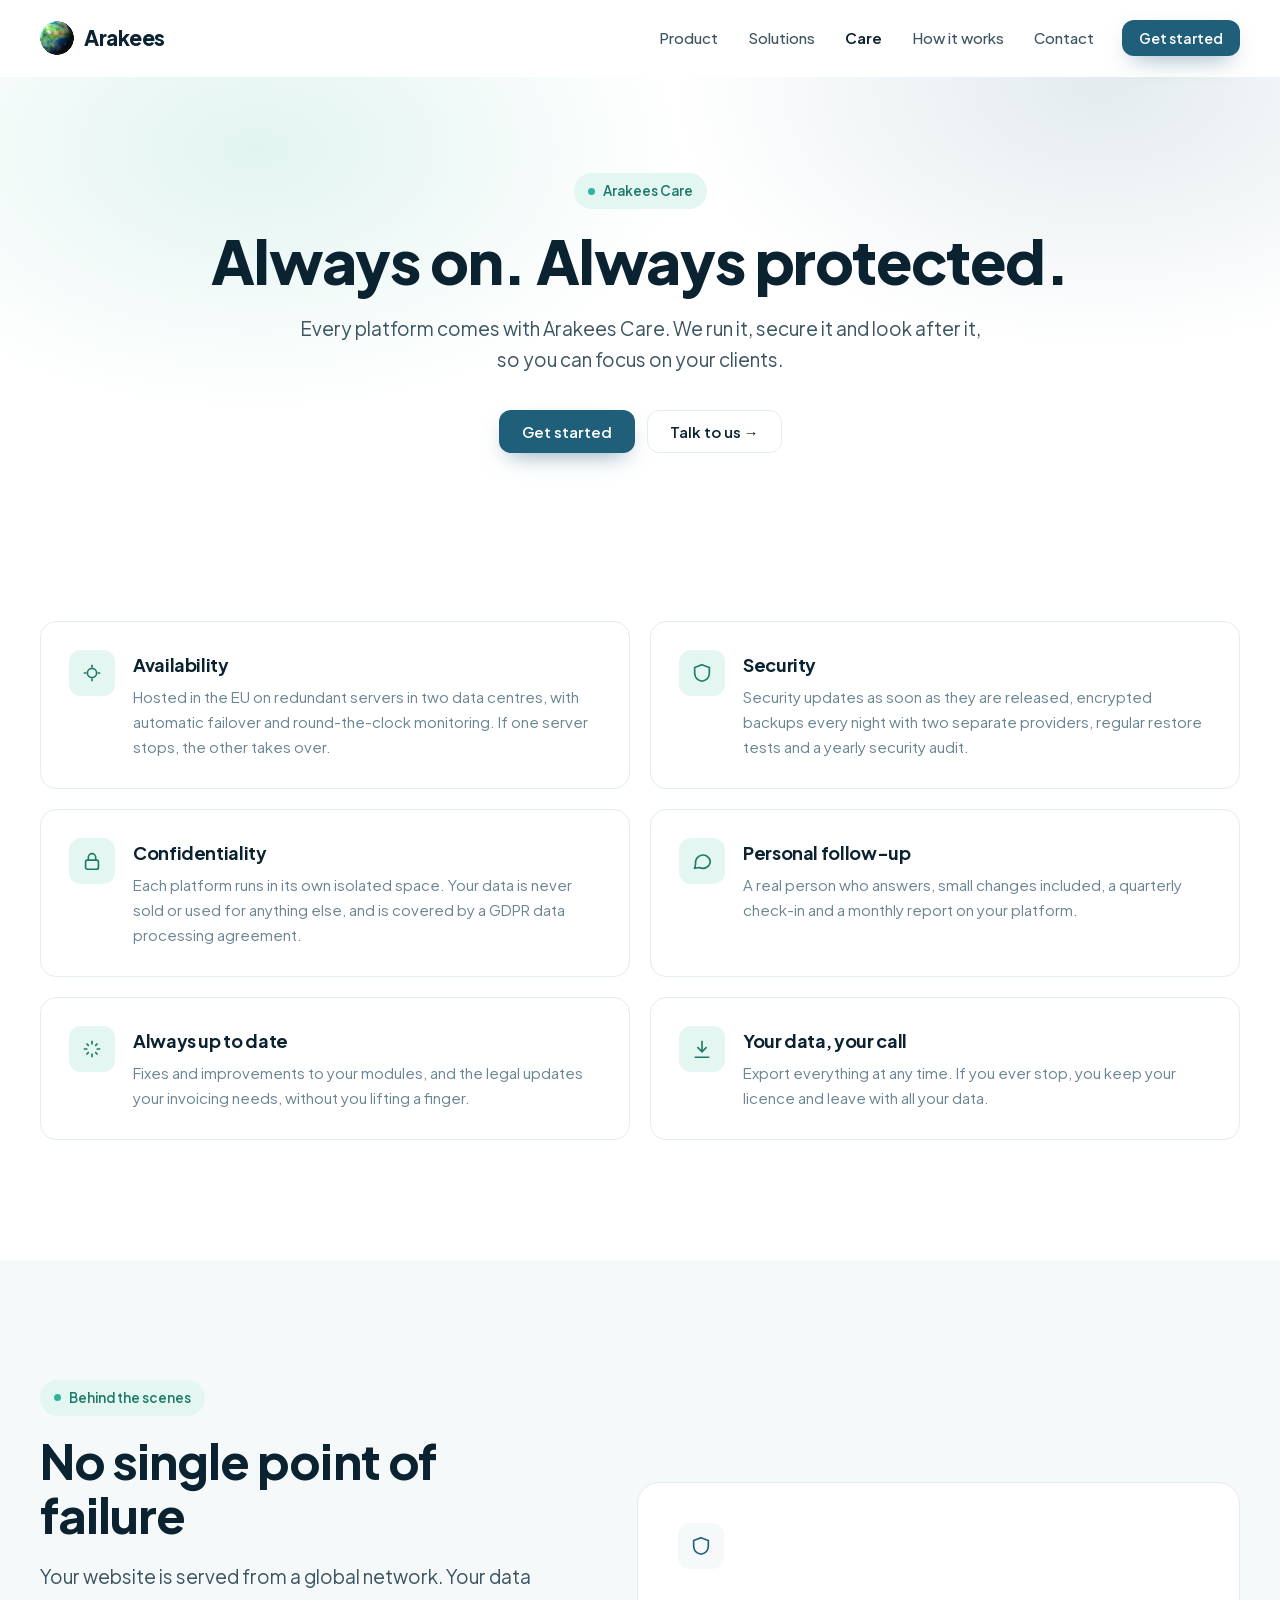
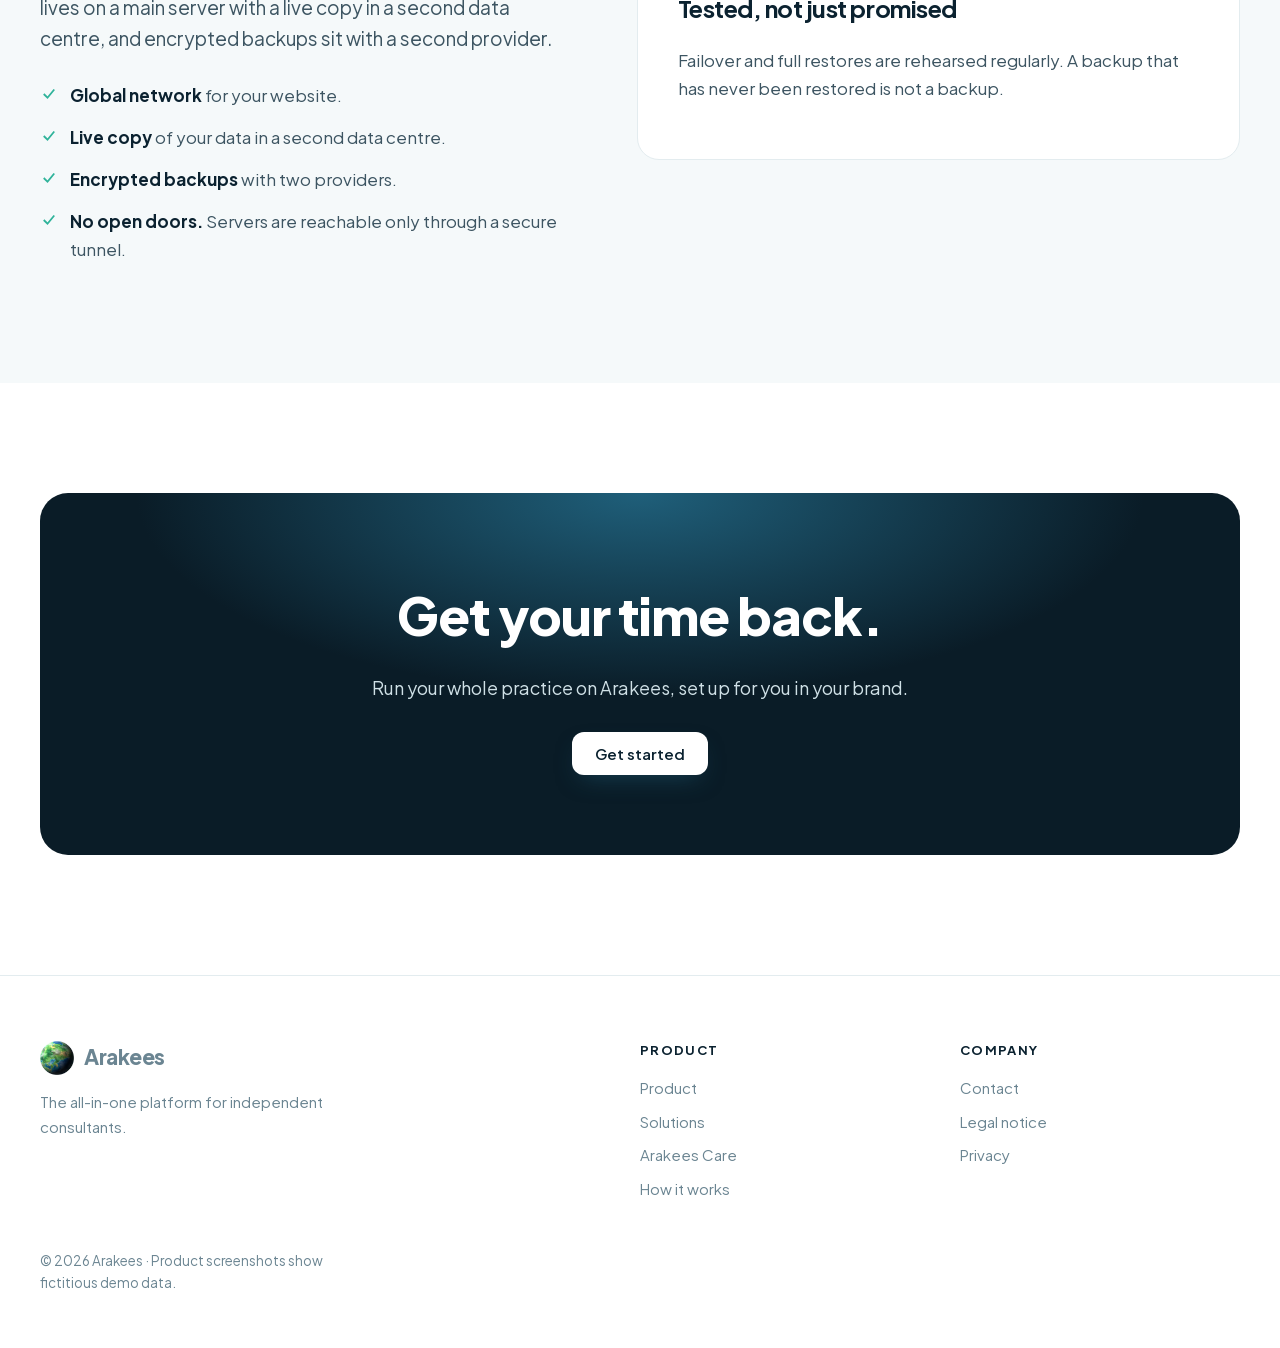
==== commit d6ad42e0: "Arakees is open for sales: Get started CTAs, legal notice with EI publisher, privacy without waiting" ====
--- a/care.html
+++ b/care.html
@@ -37,11 +37,11 @@
   <div class="wrap">
     <a class="brand" href="/" aria-label="Arakees home"><img src="/assets/arakees-mark-128.png" alt="" width="34" height="34"><span>Arakees</span></a>
     <nav class="nav" aria-label="Main navigation"><a href="/product">Product</a><a href="/solutions">Solutions</a><a href="/care" class="on">Care</a><a href="/how-it-works">How it works</a><a href="/contact">Contact</a></nav>
-    <a class="btn btn-primary btn-sm" href="mailto:contact@arakees.com?subject=Arakees%20waiting%20list&amp;body=Hello%2C%20please%20let%20me%20know%20when%20Arakees%20launches.">Join the waiting list</a>
+    <a class="btn btn-primary btn-sm" href="mailto:contact@arakees.com?subject=Getting%20started%20with%20Arakees&amp;body=Hello%2C%20I%20would%20like%20to%20get%20started%20with%20Arakees.">Get started</a>
   </div>
 </header>
 <main>
-<section class="phero"><div class="wrap"><span class="eyebrow">Arakees Care</span><h1>Always on. Always protected.</h1><p class="lead">Every platform comes with Arakees Care. We run it, secure it and look after it, so you can focus on your clients.</p><div class="ctas"><a class="btn btn-primary" href="mailto:contact@arakees.com?subject=Arakees%20waiting%20list&amp;body=Hello%2C%20please%20let%20me%20know%20when%20Arakees%20launches.">Join the waiting list</a><a class="btn btn-ghost" href="/contact">Talk to us →</a></div></div></section>
+<section class="phero"><div class="wrap"><span class="eyebrow">Arakees Care</span><h1>Always on. Always protected.</h1><p class="lead">Every platform comes with Arakees Care. We run it, secure it and look after it, so you can focus on your clients.</p><div class="ctas"><a class="btn btn-primary" href="mailto:contact@arakees.com?subject=Getting%20started%20with%20Arakees&amp;body=Hello%2C%20I%20would%20like%20to%20get%20started%20with%20Arakees.">Get started</a><a class="btn btn-ghost" href="/contact">Talk to us →</a></div></div></section>
 <section style="padding-top:40px">
   <div class="wrap">
     <div class="grid2">
@@ -69,8 +69,8 @@
   <div class="wrap">
     <div class="box rv">
       <h2>Get your time back.</h2>
-      <p>Join the waiting list and be the first to run your practice on Arakees.</p>
-      <a class="btn btn-primary" href="mailto:contact@arakees.com?subject=Arakees%20waiting%20list&amp;body=Hello%2C%20please%20let%20me%20know%20when%20Arakees%20launches.">Join the waiting list</a>
+      <p>Run your whole practice on Arakees, set up for you in your brand.</p>
+      <a class="btn btn-primary" href="mailto:contact@arakees.com?subject=Getting%20started%20with%20Arakees&amp;body=Hello%2C%20I%20would%20like%20to%20get%20started%20with%20Arakees.">Get started</a>
     </div>
   </div>
 </section>
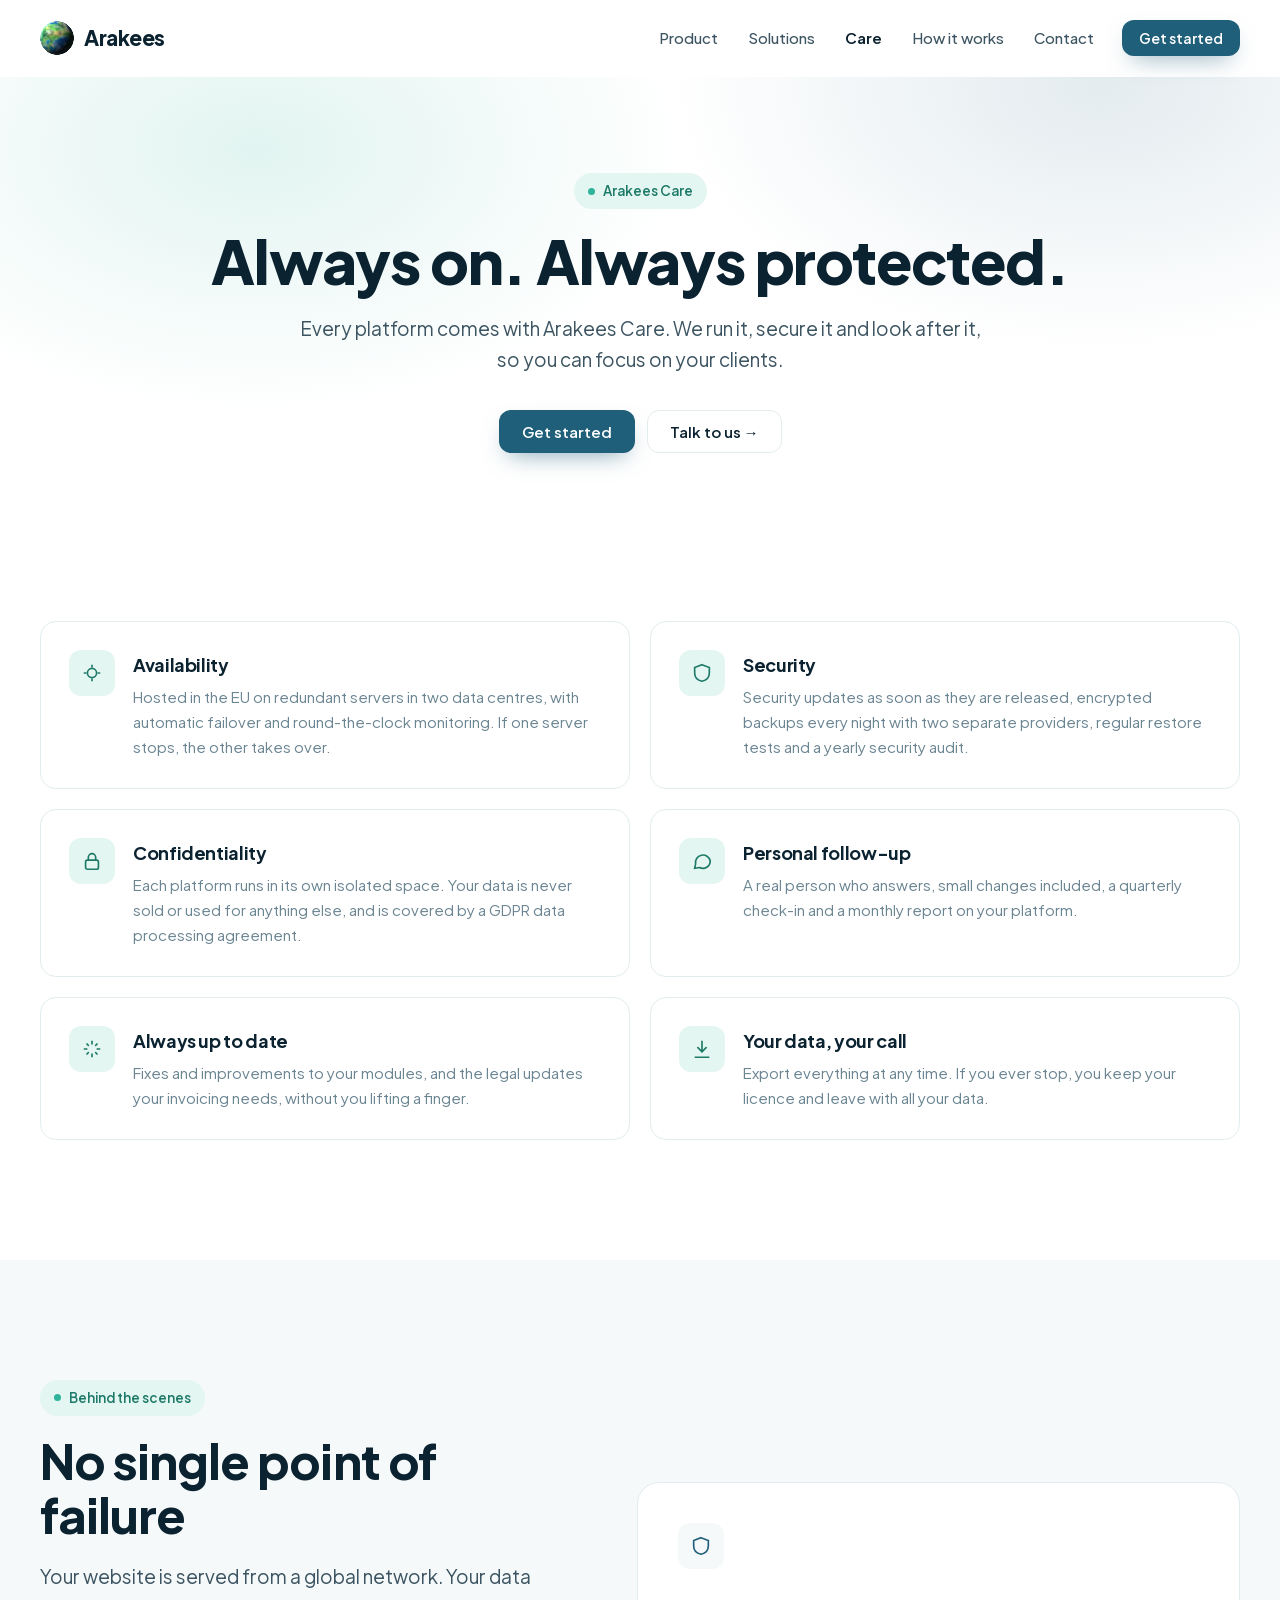
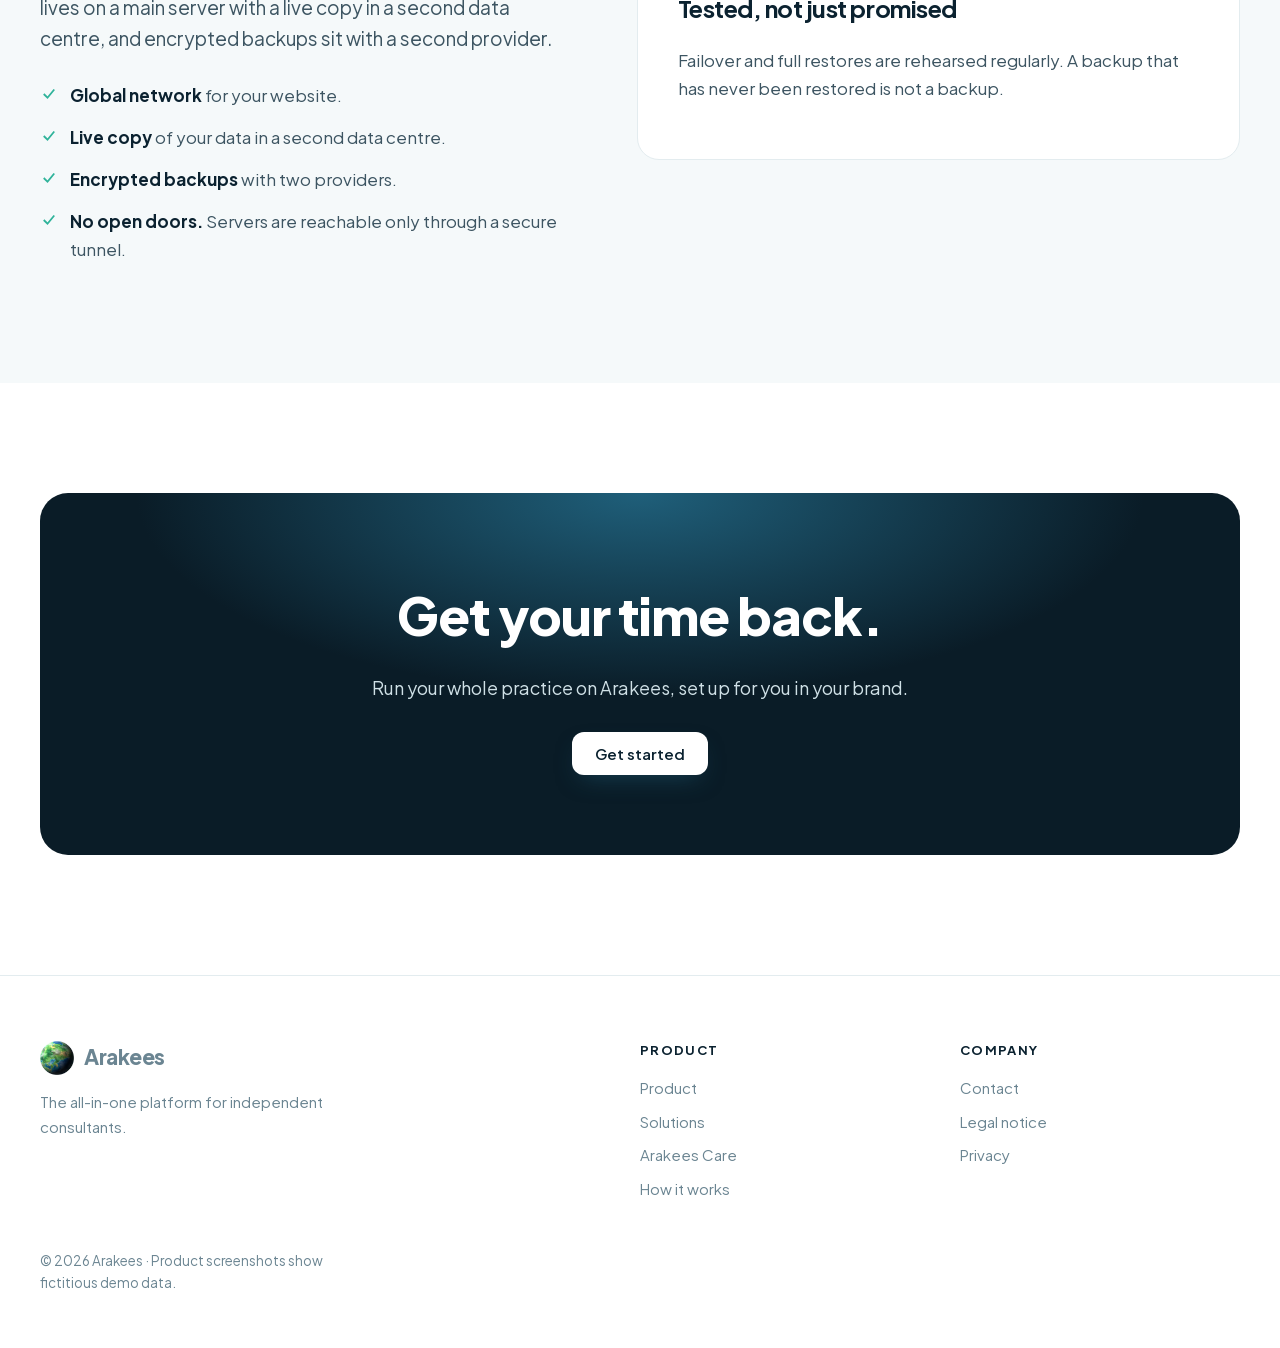
==== commit e2979f1f: "Contact form with honeypot; email address no longer in the HTML Co-Authored-By: Claude Opus 5.5 <nor" ====
--- a/care.html
+++ b/care.html
@@ -30,18 +30,18 @@
 <link rel="preload" href="/assets/planet-2k.webp" as="image" type="image/webp">
 <link rel="stylesheet" href="/assets/fonts/fonts.css">
 <link rel="stylesheet" href="/assets/site.css">
-<script type="application/ld+json">{"@context": "https://schema.org", "@graph": [{"@type": "Organization", "@id": "https://www.arakees.com/#org", "name": "Arakees", "url": "https://www.arakees.com/", "logo": "https://www.arakees.com/assets/arakees-mark-512.png", "email": "contact@arakees.com", "description": "All-in-one platform for independent consultants and coaches: website, online booking, client portal, proposals and invoicing."}, {"@type": "WebSite", "@id": "https://www.arakees.com/#site", "url": "https://www.arakees.com/", "name": "Arakees", "inLanguage": "en", "publisher": {"@id": "https://www.arakees.com/#org"}}, {"@type": "WebPage", "@id": "https://www.arakees.com/care#page", "url": "https://www.arakees.com/care", "name": "Arakees Care · Availability, security and confidentiality", "description": "Redundant EU hosting, encrypted backups with two providers, isolated data and personal follow-up for every Arakees platform.", "inLanguage": "en", "isPartOf": {"@id": "https://www.arakees.com/#site"}, "primaryImageOfPage": "https://www.arakees.com/assets/og-arakees.png"}, {"@type": "BreadcrumbList", "itemListElement": [{"@type": "ListItem", "position": 1, "name": "Home", "item": "https://www.arakees.com/"}, {"@type": "ListItem", "position": 2, "name": "Arakees Care", "item": "https://www.arakees.com/care"}]}]}</script>
+<script type="application/ld+json">{"@context": "https://schema.org", "@graph": [{"@type": "Organization", "@id": "https://www.arakees.com/#org", "name": "Arakees", "url": "https://www.arakees.com/", "logo": "https://www.arakees.com/assets/arakees-mark-512.png", "description": "All-in-one platform for independent consultants and coaches: website, online booking, client portal, proposals and invoicing."}, {"@type": "WebSite", "@id": "https://www.arakees.com/#site", "url": "https://www.arakees.com/", "name": "Arakees", "inLanguage": "en", "publisher": {"@id": "https://www.arakees.com/#org"}}, {"@type": "WebPage", "@id": "https://www.arakees.com/care#page", "url": "https://www.arakees.com/care", "name": "Arakees Care · Availability, security and confidentiality", "description": "Redundant EU hosting, encrypted backups with two providers, isolated data and personal follow-up for every Arakees platform.", "inLanguage": "en", "isPartOf": {"@id": "https://www.arakees.com/#site"}, "primaryImageOfPage": "https://www.arakees.com/assets/og-arakees.png"}, {"@type": "BreadcrumbList", "itemListElement": [{"@type": "ListItem", "position": 1, "name": "Home", "item": "https://www.arakees.com/"}, {"@type": "ListItem", "position": 2, "name": "Arakees Care", "item": "https://www.arakees.com/care"}]}]}</script>
 </head>
 <body>
 <header class="hdr" id="hdr">
   <div class="wrap">
     <a class="brand" href="/" aria-label="Arakees home"><img src="/assets/arakees-mark-128.png" alt="" width="34" height="34"><span>Arakees</span></a>
     <nav class="nav" aria-label="Main navigation"><a href="/product">Product</a><a href="/solutions">Solutions</a><a href="/care" class="on">Care</a><a href="/how-it-works">How it works</a><a href="/contact">Contact</a></nav>
-    <a class="btn btn-primary btn-sm" href="mailto:contact@arakees.com?subject=Getting%20started%20with%20Arakees&amp;body=Hello%2C%20I%20would%20like%20to%20get%20started%20with%20Arakees.">Get started</a>
+    <a class="btn btn-primary btn-sm" href="/contact#form">Get started</a>
   </div>
 </header>
 <main>
-<section class="phero"><div class="wrap"><span class="eyebrow">Arakees Care</span><h1>Always on. Always protected.</h1><p class="lead">Every platform comes with Arakees Care. We run it, secure it and look after it, so you can focus on your clients.</p><div class="ctas"><a class="btn btn-primary" href="mailto:contact@arakees.com?subject=Getting%20started%20with%20Arakees&amp;body=Hello%2C%20I%20would%20like%20to%20get%20started%20with%20Arakees.">Get started</a><a class="btn btn-ghost" href="/contact">Talk to us →</a></div></div></section>
+<section class="phero"><div class="wrap"><span class="eyebrow">Arakees Care</span><h1>Always on. Always protected.</h1><p class="lead">Every platform comes with Arakees Care. We run it, secure it and look after it, so you can focus on your clients.</p><div class="ctas"><a class="btn btn-primary" href="/contact#form">Get started</a><a class="btn btn-ghost" href="/contact">Talk to us →</a></div></div></section>
 <section style="padding-top:40px">
   <div class="wrap">
     <div class="grid2">
@@ -70,7 +70,7 @@
     <div class="box rv">
       <h2>Get your time back.</h2>
       <p>Run your whole practice on Arakees, set up for you in your brand.</p>
-      <a class="btn btn-primary" href="mailto:contact@arakees.com?subject=Getting%20started%20with%20Arakees&amp;body=Hello%2C%20I%20would%20like%20to%20get%20started%20with%20Arakees.">Get started</a>
+      <a class="btn btn-primary" href="/contact#form">Get started</a>
     </div>
   </div>
 </section>
@@ -92,6 +92,8 @@
   const hdr = document.getElementById('hdr'), frame = document.getElementById('heroFrame');
   const onScroll = () => { hdr.classList.toggle('scrolled', scrollY > 8); if (frame) frame.style.setProperty('--tilt', Math.max(0, 10 - scrollY / 40) + 'deg'); };
   addEventListener('scroll', onScroll, { passive: true }); onScroll();
+  // Adresse e-mail assemblée dans le navigateur : lisible pour un humain, absente du HTML pour les robots.
+  document.querySelectorAll('.eml').forEach(el => { const a = document.createElement('a'); a.href = 'mailto:' + el.dataset.u + '@' + el.dataset.d; a.textContent = el.dataset.u + '@' + el.dataset.d; el.replaceWith(a); });
 })();
 </script>
 <script type="module" src="/assets/logo-planet.js"></script>
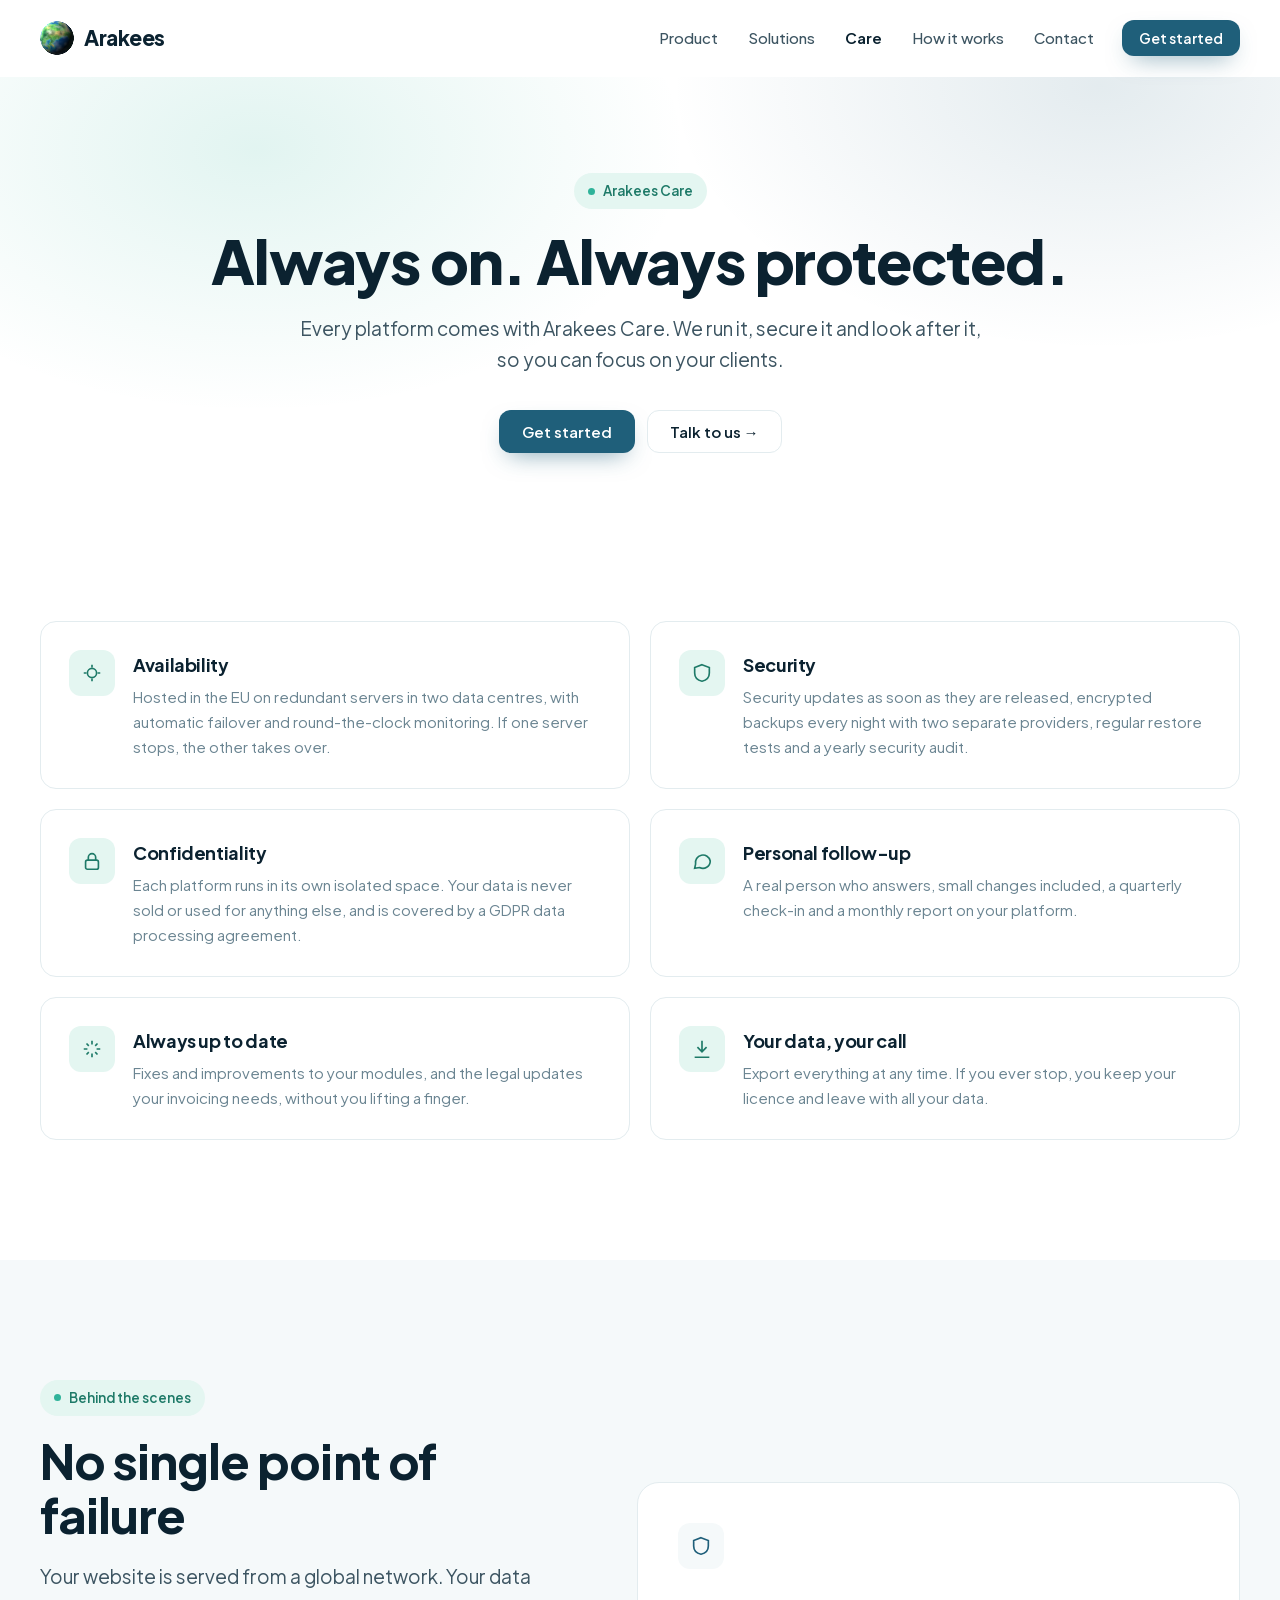
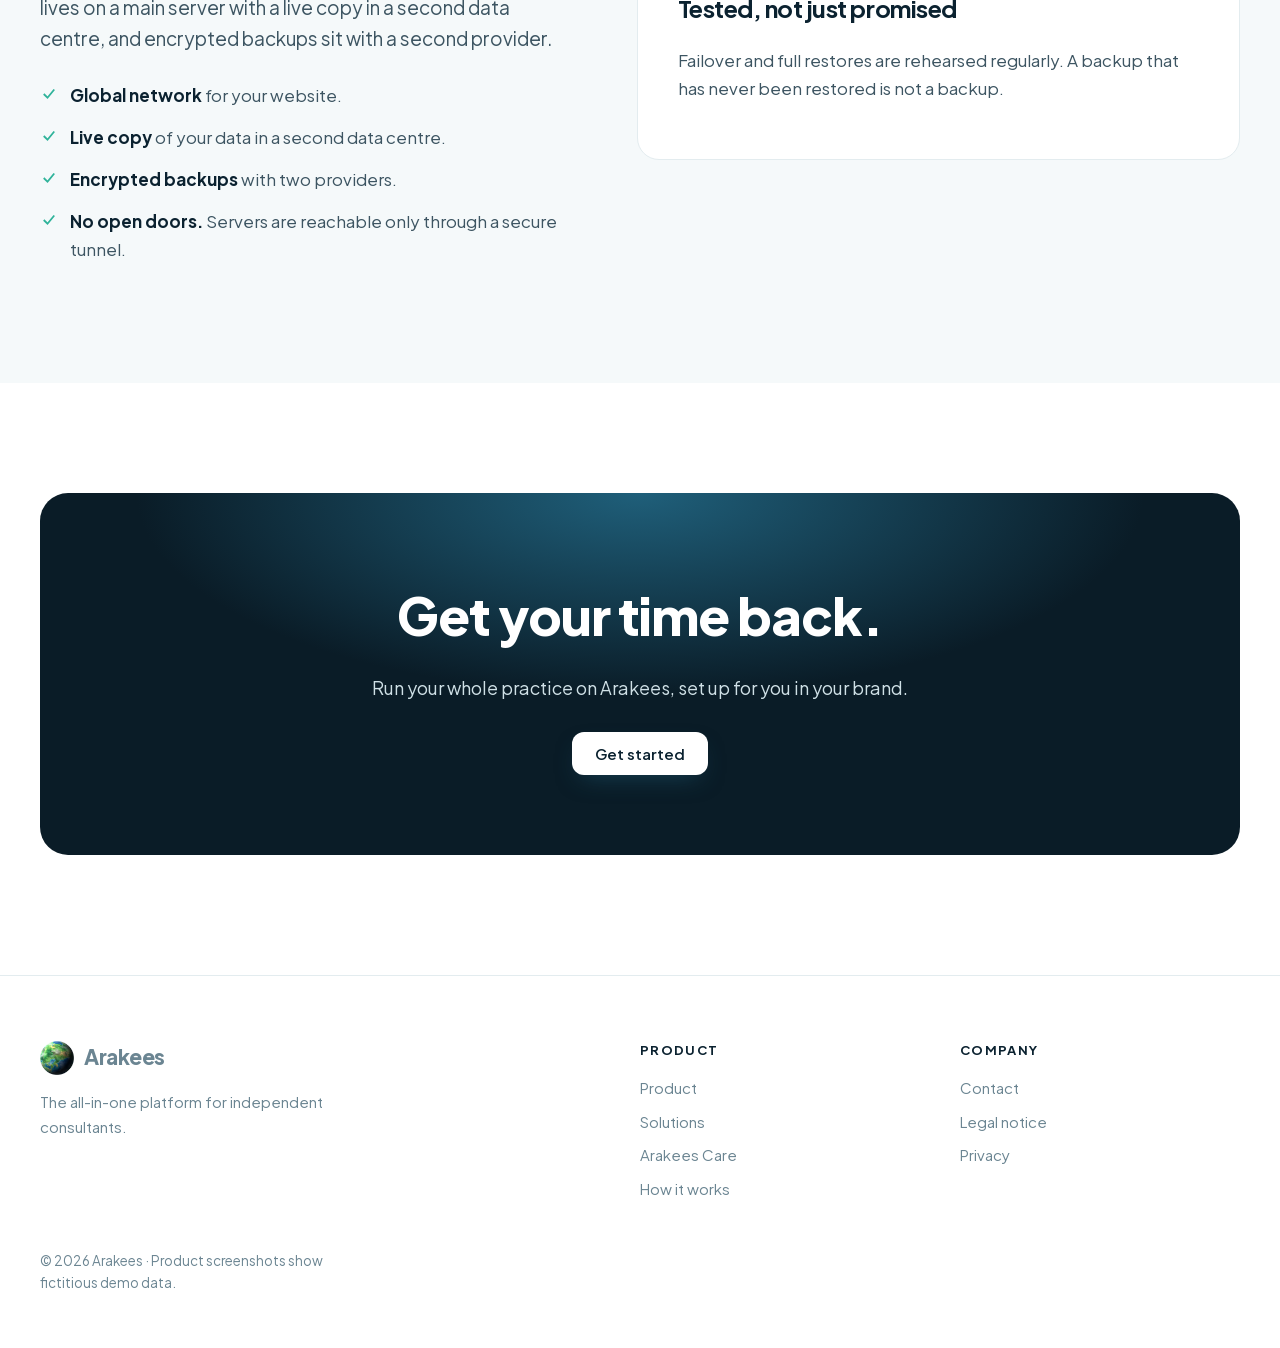
==== commit 12038219: "Show automations, Zapier/Make connections and pipeline stages on the product page Co-Authored-By: Cl" ====
--- a/care.html
+++ b/care.html
@@ -92,7 +92,7 @@
   const hdr = document.getElementById('hdr'), frame = document.getElementById('heroFrame');
   const onScroll = () => { hdr.classList.toggle('scrolled', scrollY > 8); if (frame) frame.style.setProperty('--tilt', Math.max(0, 10 - scrollY / 40) + 'deg'); };
   addEventListener('scroll', onScroll, { passive: true }); onScroll();
-  // Adresse e-mail assemblée dans le navigateur : lisible pour un humain, absente du HTML pour les robots.
+  // Email address assembled in the browser: readable by people, absent from the HTML for bots.
   document.querySelectorAll('.eml').forEach(el => { const a = document.createElement('a'); a.href = 'mailto:' + el.dataset.u + '@' + el.dataset.d; a.textContent = el.dataset.u + '@' + el.dataset.d; el.replaceWith(a); });
 })();
 </script>
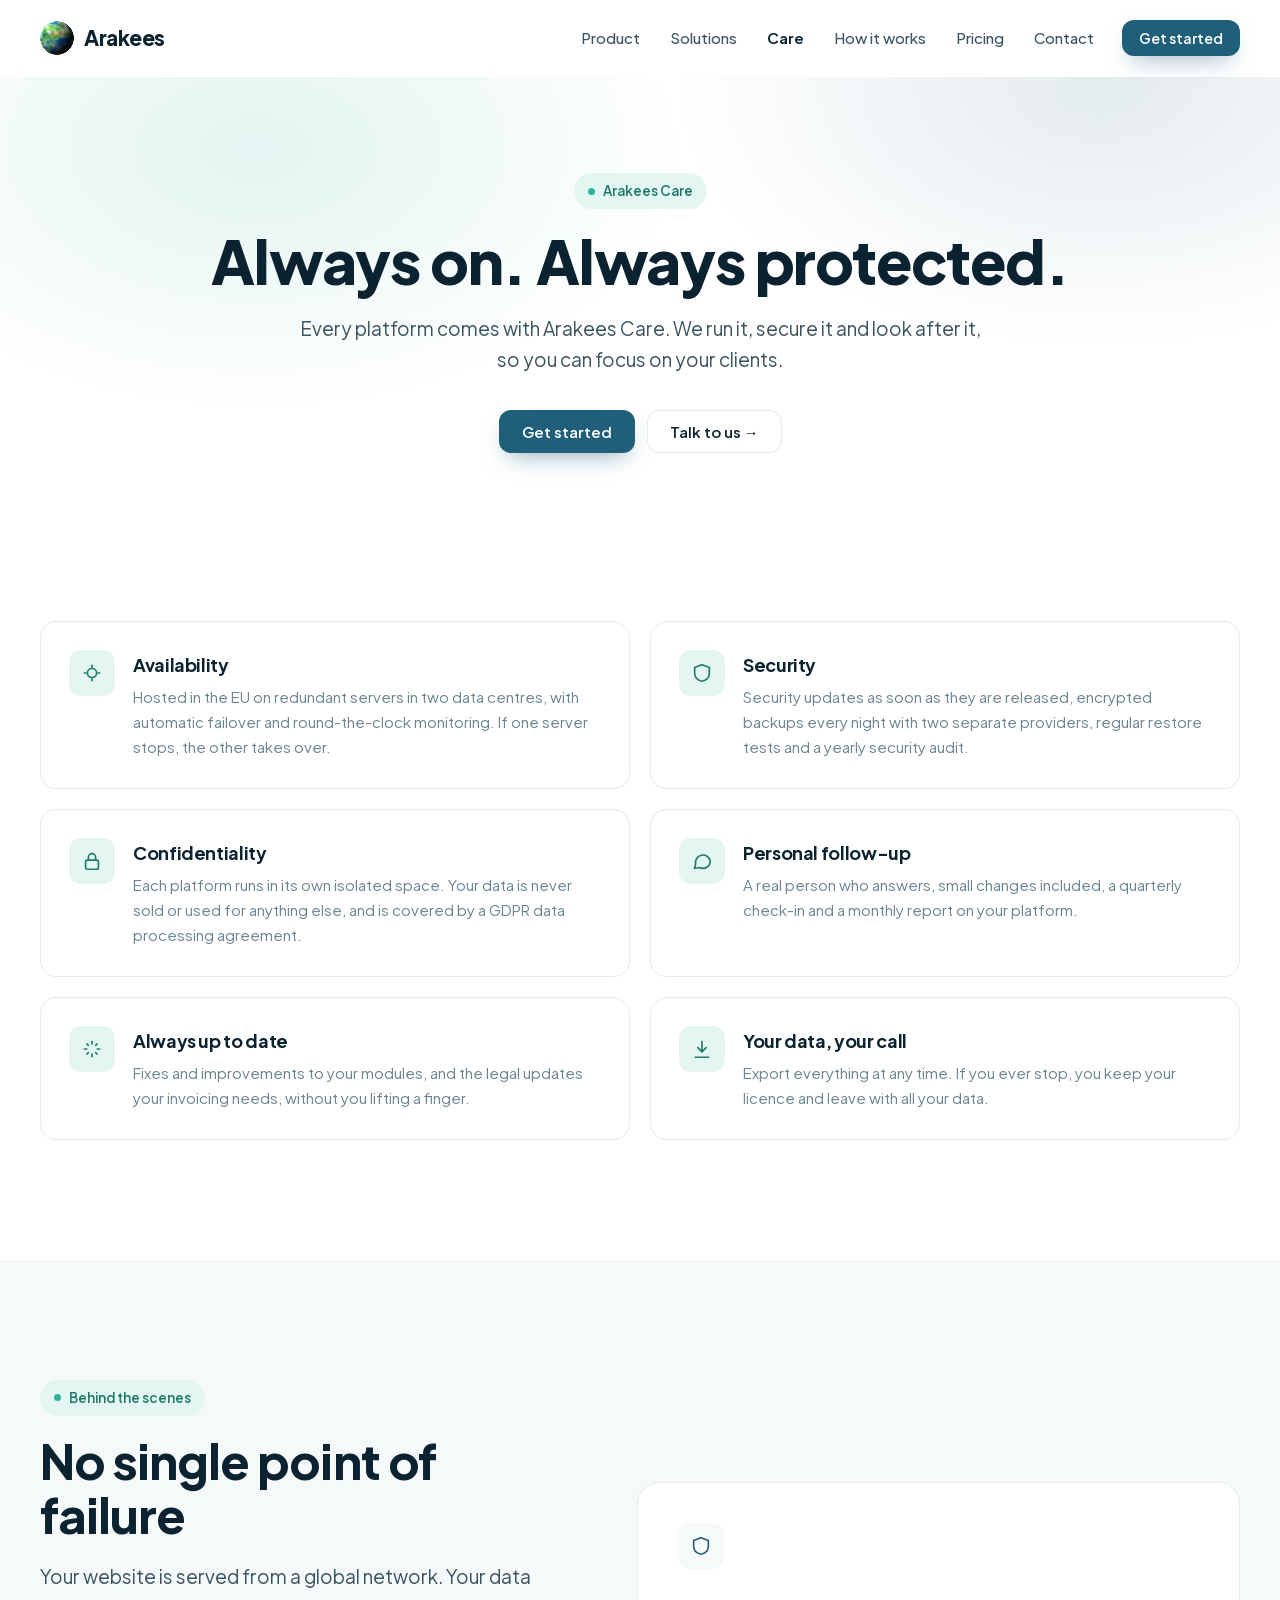
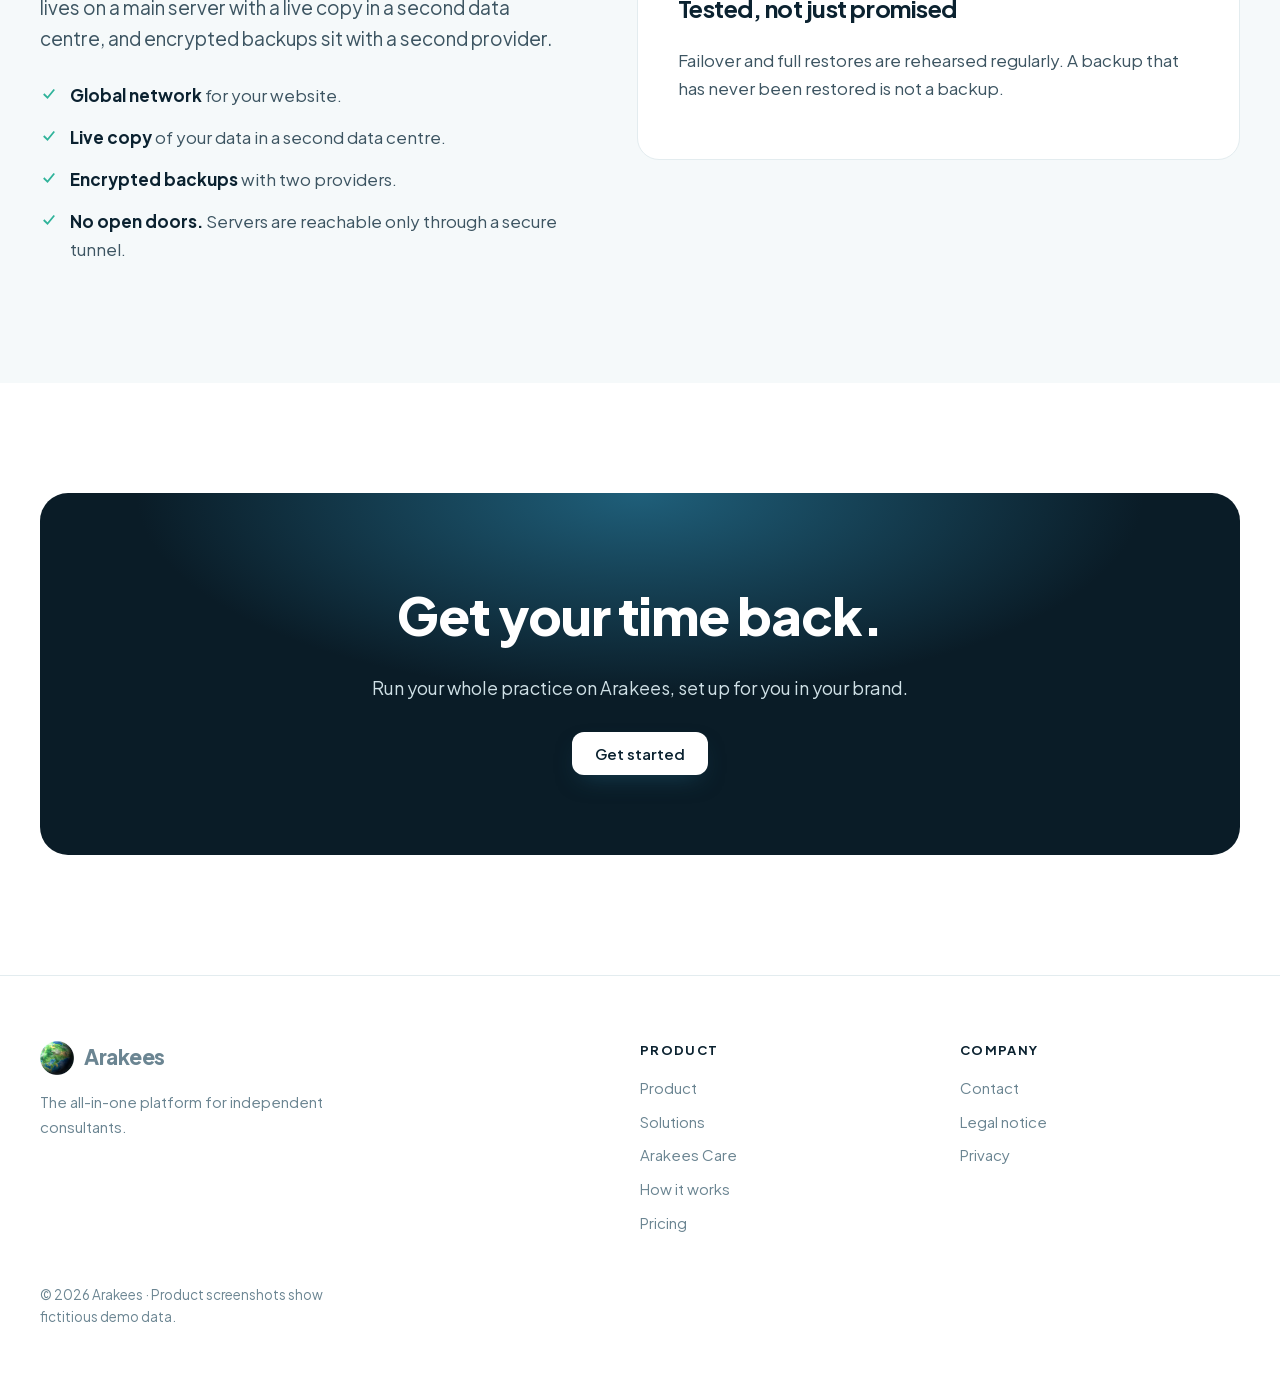
==== commit 09c9fc3b: "Publish pricing: Essential, Pro and Firm plans Co-Authored-By: Claude Opus 5.5 <noreply@anthropic.co" ====
--- a/care.html
+++ b/care.html
@@ -36,7 +36,7 @@
 <header class="hdr" id="hdr">
   <div class="wrap">
     <a class="brand" href="/" aria-label="Arakees home"><img src="/assets/arakees-mark-128.png" alt="" width="34" height="34"><span>Arakees</span></a>
-    <nav class="nav" aria-label="Main navigation"><a href="/product">Product</a><a href="/solutions">Solutions</a><a href="/care" class="on">Care</a><a href="/how-it-works">How it works</a><a href="/contact">Contact</a></nav>
+    <nav class="nav" aria-label="Main navigation"><a href="/product">Product</a><a href="/solutions">Solutions</a><a href="/care" class="on">Care</a><a href="/how-it-works">How it works</a><a href="/how-it-works#pricing">Pricing</a><a href="/contact">Contact</a></nav>
     <a class="btn btn-primary btn-sm" href="/contact#form">Get started</a>
   </div>
 </header>
@@ -79,7 +79,7 @@
   <div class="wrap">
     <div class="cols">
       <div><a class="brand" href="/"><img src="/assets/arakees-mark-128.png" alt="" width="34" height="34"><span>Arakees</span></a><p>The all-in-one platform for independent consultants.</p></div>
-      <div><h4>Product</h4><ul><li><a href="/product">Product</a></li><li><a href="/solutions">Solutions</a></li><li><a href="/care">Arakees Care</a></li><li><a href="/how-it-works">How it works</a></li></ul></div>
+      <div><h4>Product</h4><ul><li><a href="/product">Product</a></li><li><a href="/solutions">Solutions</a></li><li><a href="/care">Arakees Care</a></li><li><a href="/how-it-works">How it works</a></li><li><a href="/how-it-works#pricing">Pricing</a></li></ul></div>
       <div><h4>Company</h4><ul><li><a href="/contact">Contact</a></li><li><a href="/mentions-legales">Legal notice</a></li><li><a href="/privacy">Privacy</a></li></ul></div>
     </div>
     <p class="copy">© 2026 Arakees · Product screenshots show fictitious demo data.</p>
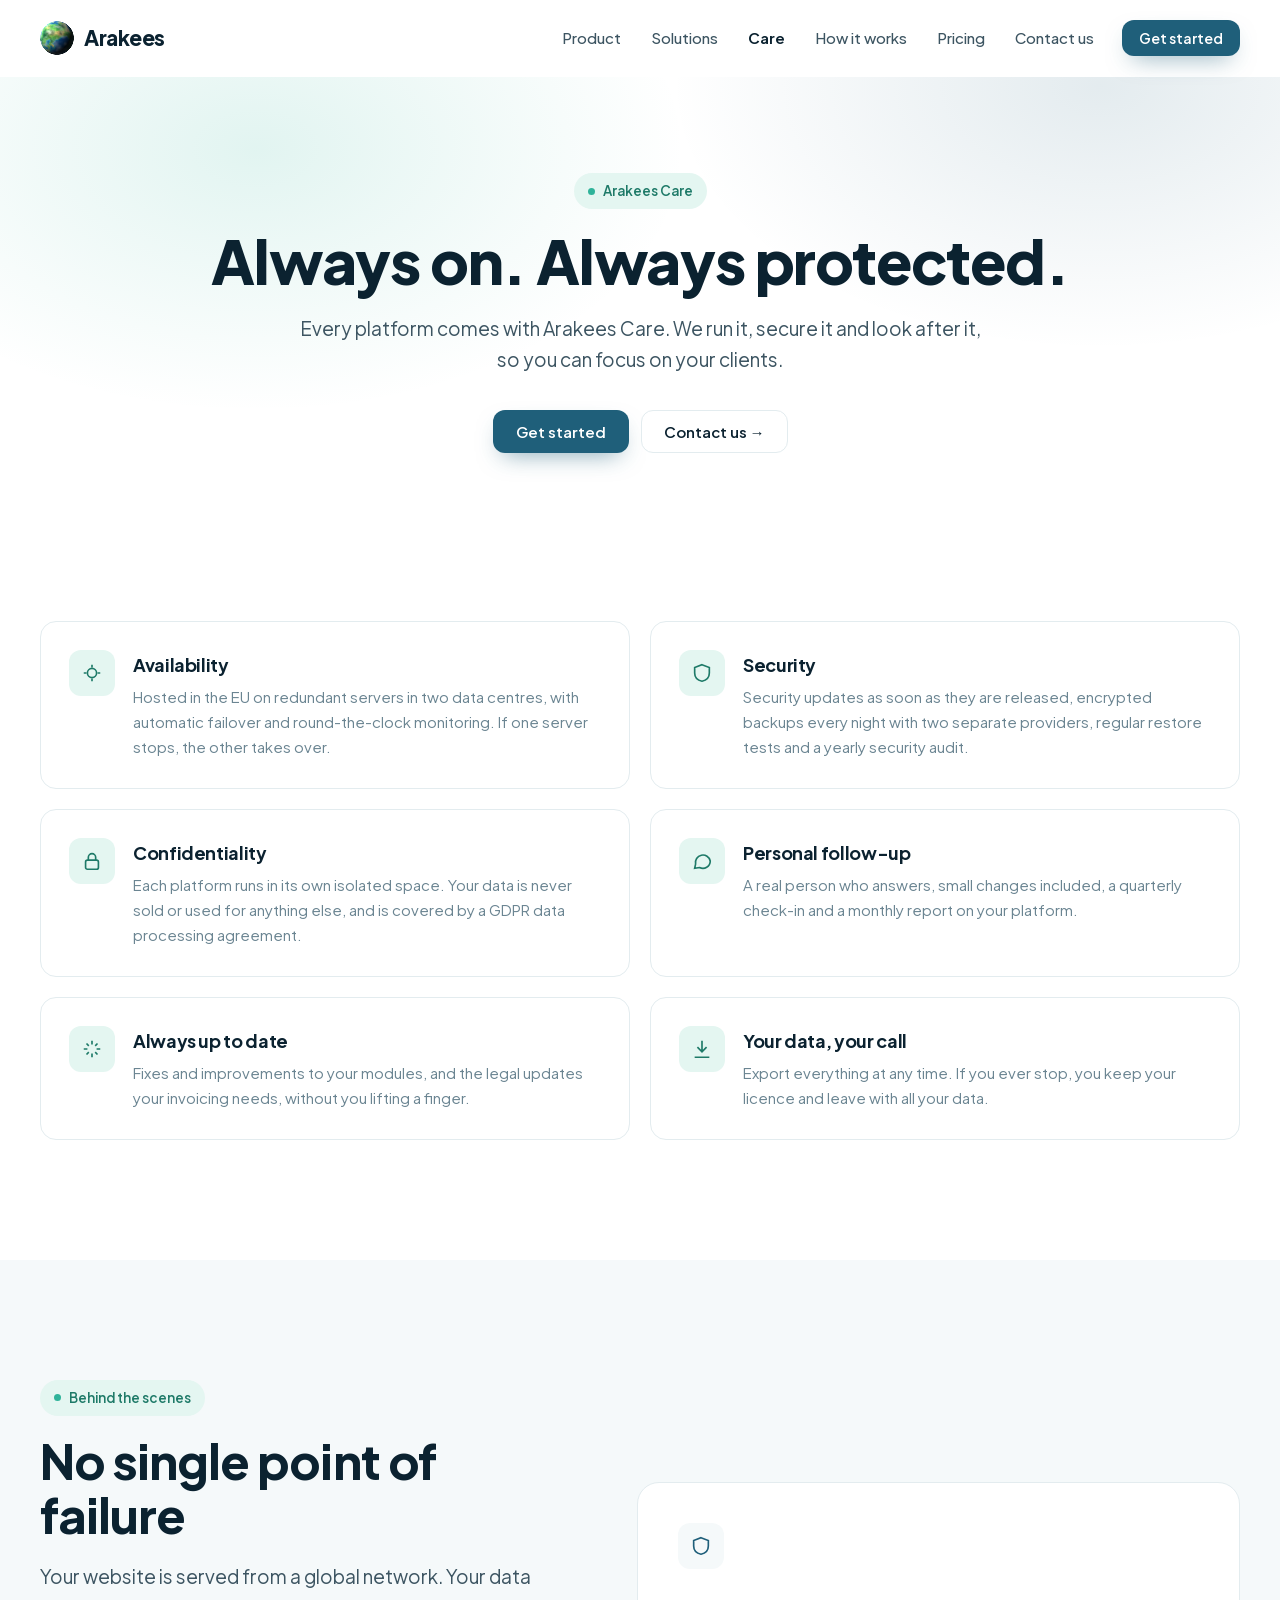
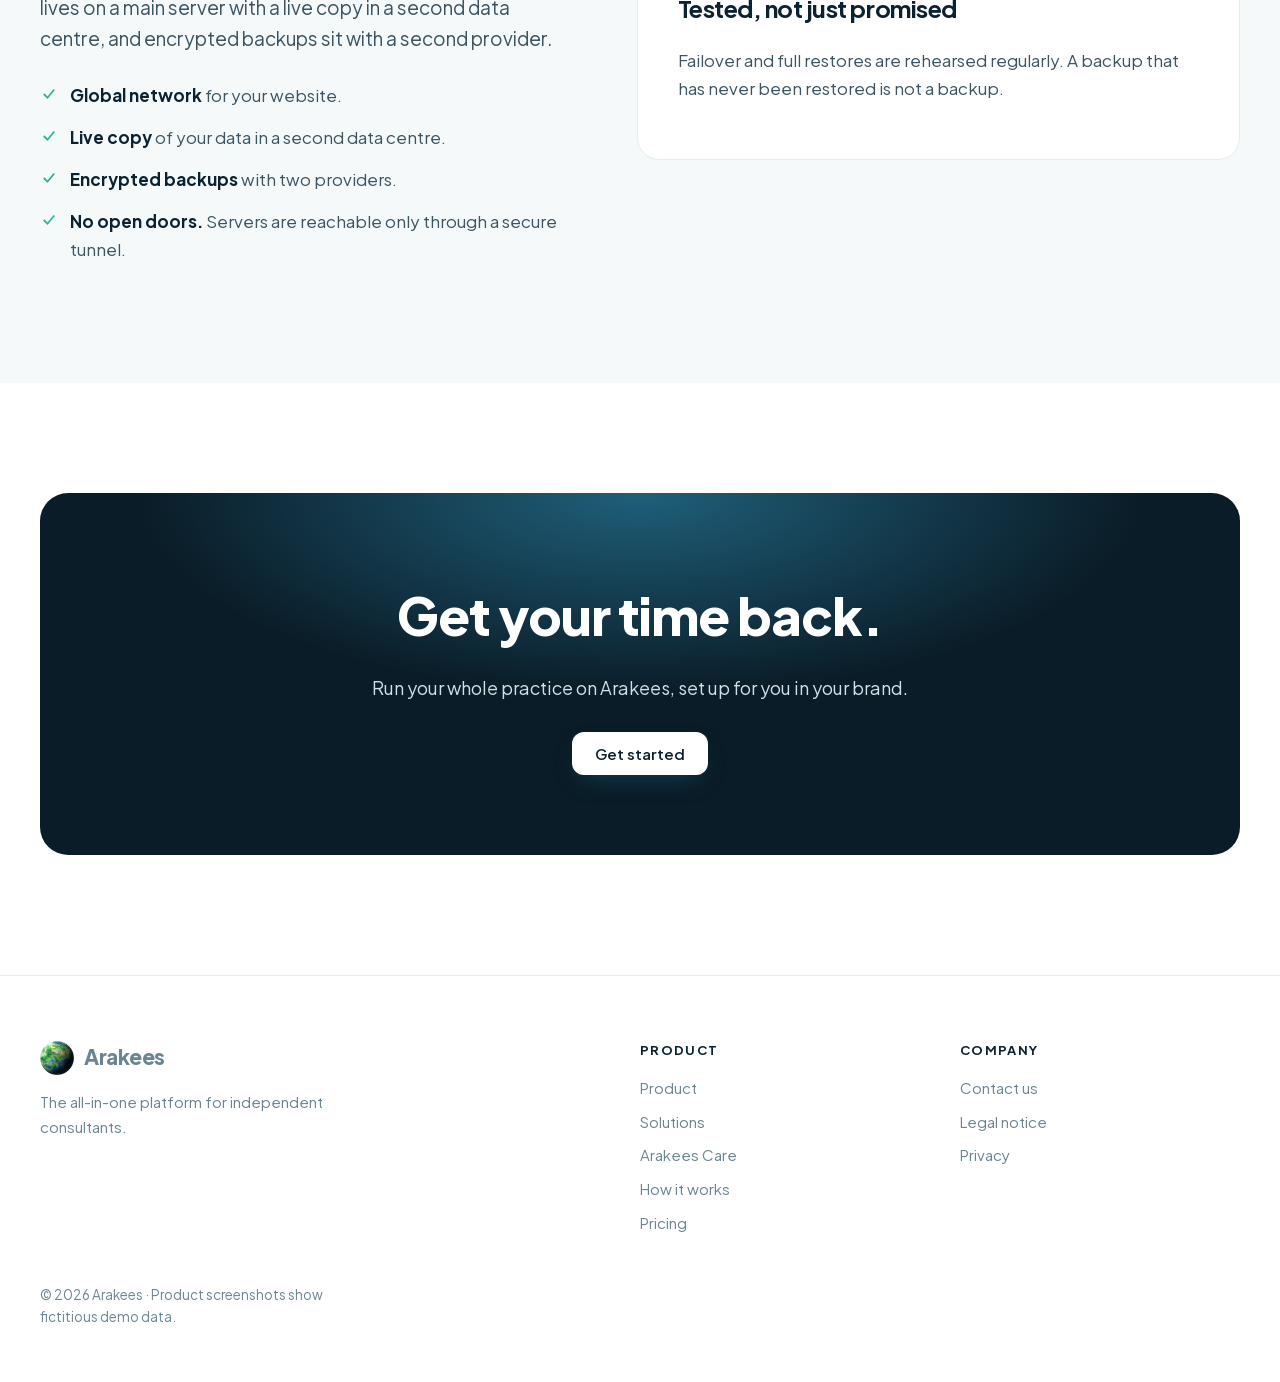
==== commit 1926f081: "Pricing on the home page, Get started leads to prices, Contact us link Co-Authored-By: Claude Opus 5" ====
--- a/care.html
+++ b/care.html
@@ -29,19 +29,20 @@
 <link rel="preload" href="/assets/fonts/PlusJakartaSans-normal-latin.woff2" as="font" type="font/woff2" crossorigin>
 <link rel="preload" href="/assets/planet-2k.webp" as="image" type="image/webp">
 <link rel="stylesheet" href="/assets/fonts/fonts.css">
-<link rel="stylesheet" href="/assets/site.css">
+<link rel="stylesheet" href="/assets/site.css?v=3">
 <script type="application/ld+json">{"@context": "https://schema.org", "@graph": [{"@type": "Organization", "@id": "https://www.arakees.com/#org", "name": "Arakees", "url": "https://www.arakees.com/", "logo": "https://www.arakees.com/assets/arakees-mark-512.png", "description": "All-in-one platform for independent consultants and coaches: website, online booking, client portal, proposals and invoicing."}, {"@type": "WebSite", "@id": "https://www.arakees.com/#site", "url": "https://www.arakees.com/", "name": "Arakees", "inLanguage": "en", "publisher": {"@id": "https://www.arakees.com/#org"}}, {"@type": "WebPage", "@id": "https://www.arakees.com/care#page", "url": "https://www.arakees.com/care", "name": "Arakees Care · Availability, security and confidentiality", "description": "Redundant EU hosting, encrypted backups with two providers, isolated data and personal follow-up for every Arakees platform.", "inLanguage": "en", "isPartOf": {"@id": "https://www.arakees.com/#site"}, "primaryImageOfPage": "https://www.arakees.com/assets/og-arakees.png"}, {"@type": "BreadcrumbList", "itemListElement": [{"@type": "ListItem", "position": 1, "name": "Home", "item": "https://www.arakees.com/"}, {"@type": "ListItem", "position": 2, "name": "Arakees Care", "item": "https://www.arakees.com/care"}]}]}</script>
 </head>
 <body>
 <header class="hdr" id="hdr">
   <div class="wrap">
     <a class="brand" href="/" aria-label="Arakees home"><img src="/assets/arakees-mark-128.png" alt="" width="34" height="34"><span>Arakees</span></a>
-    <nav class="nav" aria-label="Main navigation"><a href="/product">Product</a><a href="/solutions">Solutions</a><a href="/care" class="on">Care</a><a href="/how-it-works">How it works</a><a href="/how-it-works#pricing">Pricing</a><a href="/contact">Contact</a></nav>
-    <a class="btn btn-primary btn-sm" href="/contact#form">Get started</a>
+    <nav class="nav" aria-label="Main navigation"><a href="/product">Product</a><a href="/solutions">Solutions</a><a href="/care" class="on">Care</a><a href="/how-it-works">How it works</a><a href="/#pricing">Pricing</a><a href="/contact">Contact us</a></nav>
+    <a class="btn btn-primary btn-sm" href="/#pricing">Get started</a>
+    <nav class="mnav" aria-label="Quick links"><a href="/#pricing">Pricing</a><a href="/contact">Contact us</a></nav>
   </div>
 </header>
 <main>
-<section class="phero"><div class="wrap"><span class="eyebrow">Arakees Care</span><h1>Always on. Always protected.</h1><p class="lead">Every platform comes with Arakees Care. We run it, secure it and look after it, so you can focus on your clients.</p><div class="ctas"><a class="btn btn-primary" href="/contact#form">Get started</a><a class="btn btn-ghost" href="/contact">Talk to us →</a></div></div></section>
+<section class="phero"><div class="wrap"><span class="eyebrow">Arakees Care</span><h1>Always on. Always protected.</h1><p class="lead">Every platform comes with Arakees Care. We run it, secure it and look after it, so you can focus on your clients.</p><div class="ctas"><a class="btn btn-primary" href="/#pricing">Get started</a><a class="btn btn-ghost" href="/contact">Contact us →</a></div></div></section>
 <section style="padding-top:40px">
   <div class="wrap">
     <div class="grid2">
@@ -70,7 +71,7 @@
     <div class="box rv">
       <h2>Get your time back.</h2>
       <p>Run your whole practice on Arakees, set up for you in your brand.</p>
-      <a class="btn btn-primary" href="/contact#form">Get started</a>
+      <a class="btn btn-primary" href="/#pricing">Get started</a>
     </div>
   </div>
 </section>
@@ -79,8 +80,8 @@
   <div class="wrap">
     <div class="cols">
       <div><a class="brand" href="/"><img src="/assets/arakees-mark-128.png" alt="" width="34" height="34"><span>Arakees</span></a><p>The all-in-one platform for independent consultants.</p></div>
-      <div><h4>Product</h4><ul><li><a href="/product">Product</a></li><li><a href="/solutions">Solutions</a></li><li><a href="/care">Arakees Care</a></li><li><a href="/how-it-works">How it works</a></li><li><a href="/how-it-works#pricing">Pricing</a></li></ul></div>
-      <div><h4>Company</h4><ul><li><a href="/contact">Contact</a></li><li><a href="/mentions-legales">Legal notice</a></li><li><a href="/privacy">Privacy</a></li></ul></div>
+      <div><h4>Product</h4><ul><li><a href="/product">Product</a></li><li><a href="/solutions">Solutions</a></li><li><a href="/care">Arakees Care</a></li><li><a href="/how-it-works">How it works</a></li><li><a href="/#pricing">Pricing</a></li></ul></div>
+      <div><h4>Company</h4><ul><li><a href="/contact">Contact us</a></li><li><a href="/mentions-legales">Legal notice</a></li><li><a href="/privacy">Privacy</a></li></ul></div>
     </div>
     <p class="copy">© 2026 Arakees · Product screenshots show fictitious demo data.</p>
   </div>
--- a/assets/site.css
+++ b/assets/site.css
@@ -211,6 +211,9 @@
 html.intro-on .hdr .brand { visibility: hidden; }
 
 /* Inner pages */
+.mnav { display: none; }
+@media (max-width: 720px) { .mnav { display: flex; gap: 18px; margin-left: auto; } }
+.mnav a { color: var(--ink); text-decoration: none; font-size: 15px; font-weight: 600; }
 .nav a.on { color: var(--ink); font-weight: 650; }
 .phero { position: relative; padding: 96px 0 72px; text-align: center; overflow: hidden; isolation: isolate; }
 .phero::before { content: ""; position: absolute; inset: -40% -10% 0; z-index: -1; background:
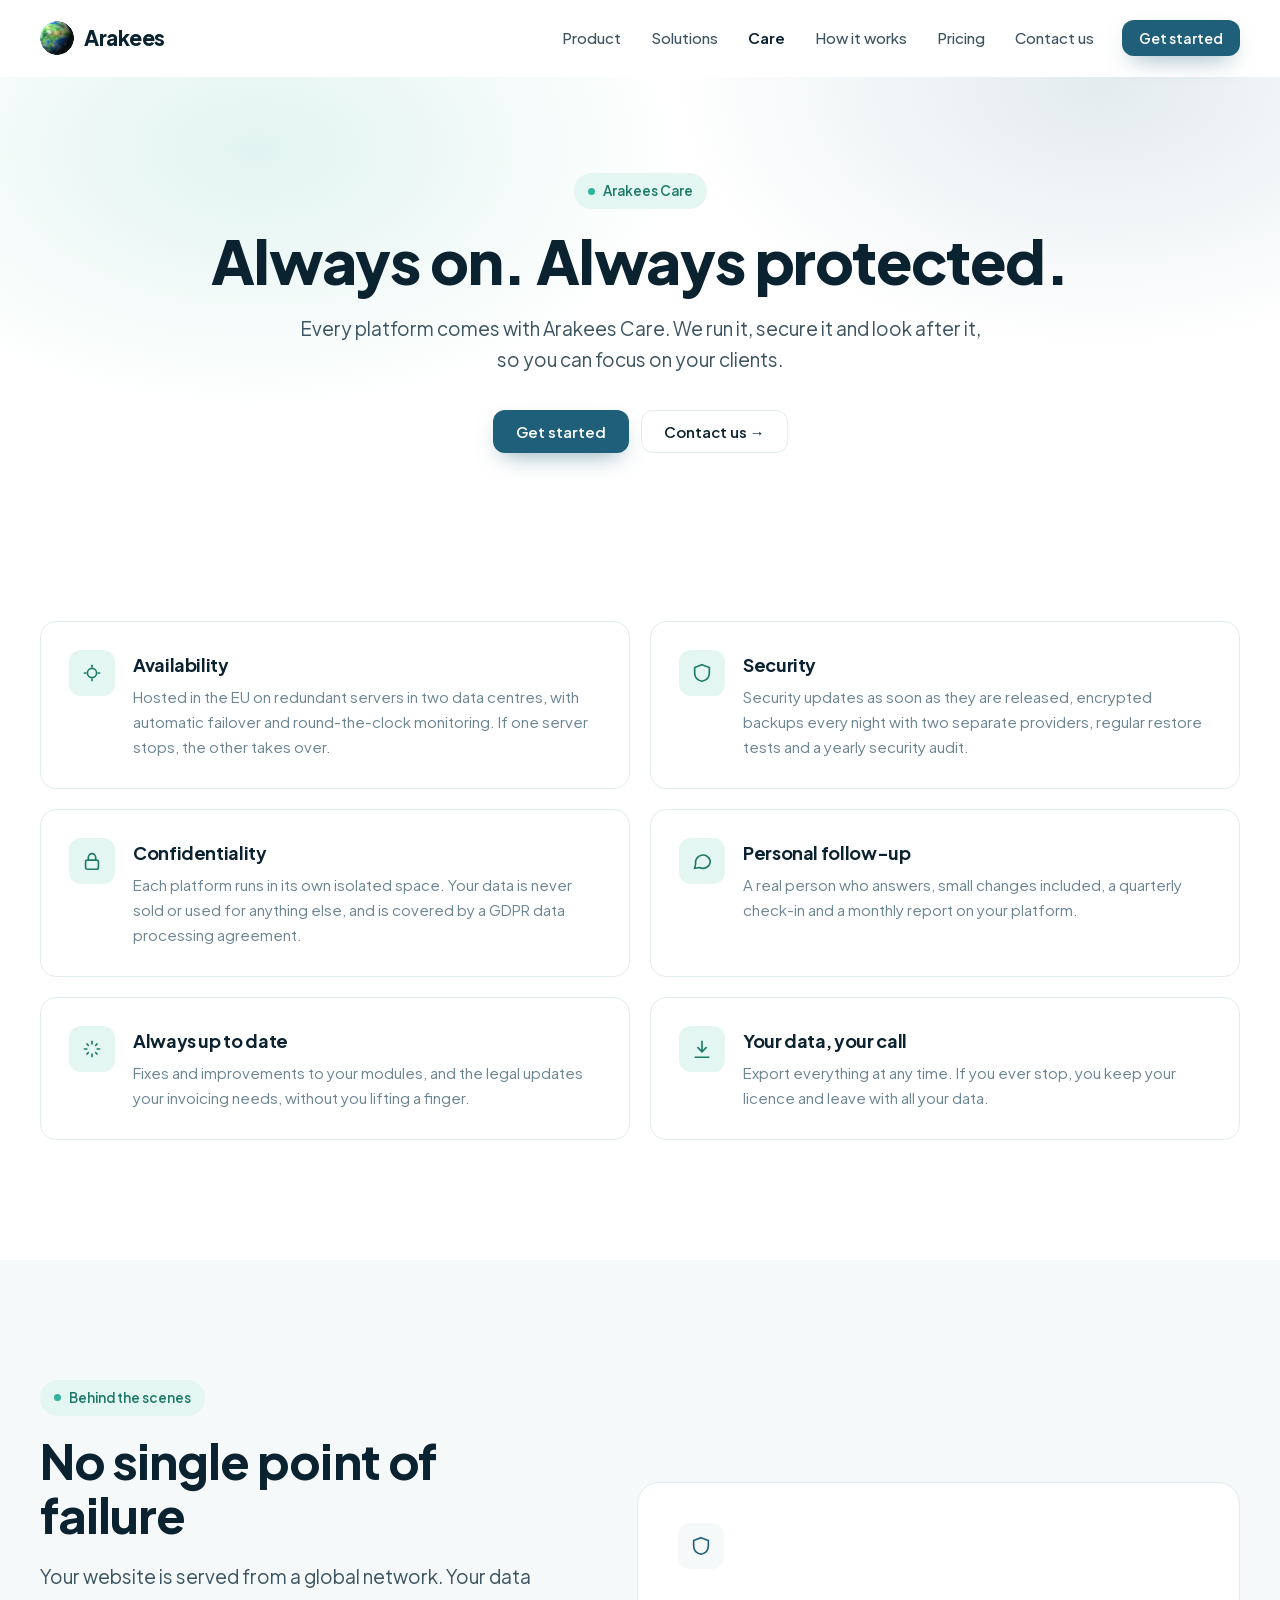
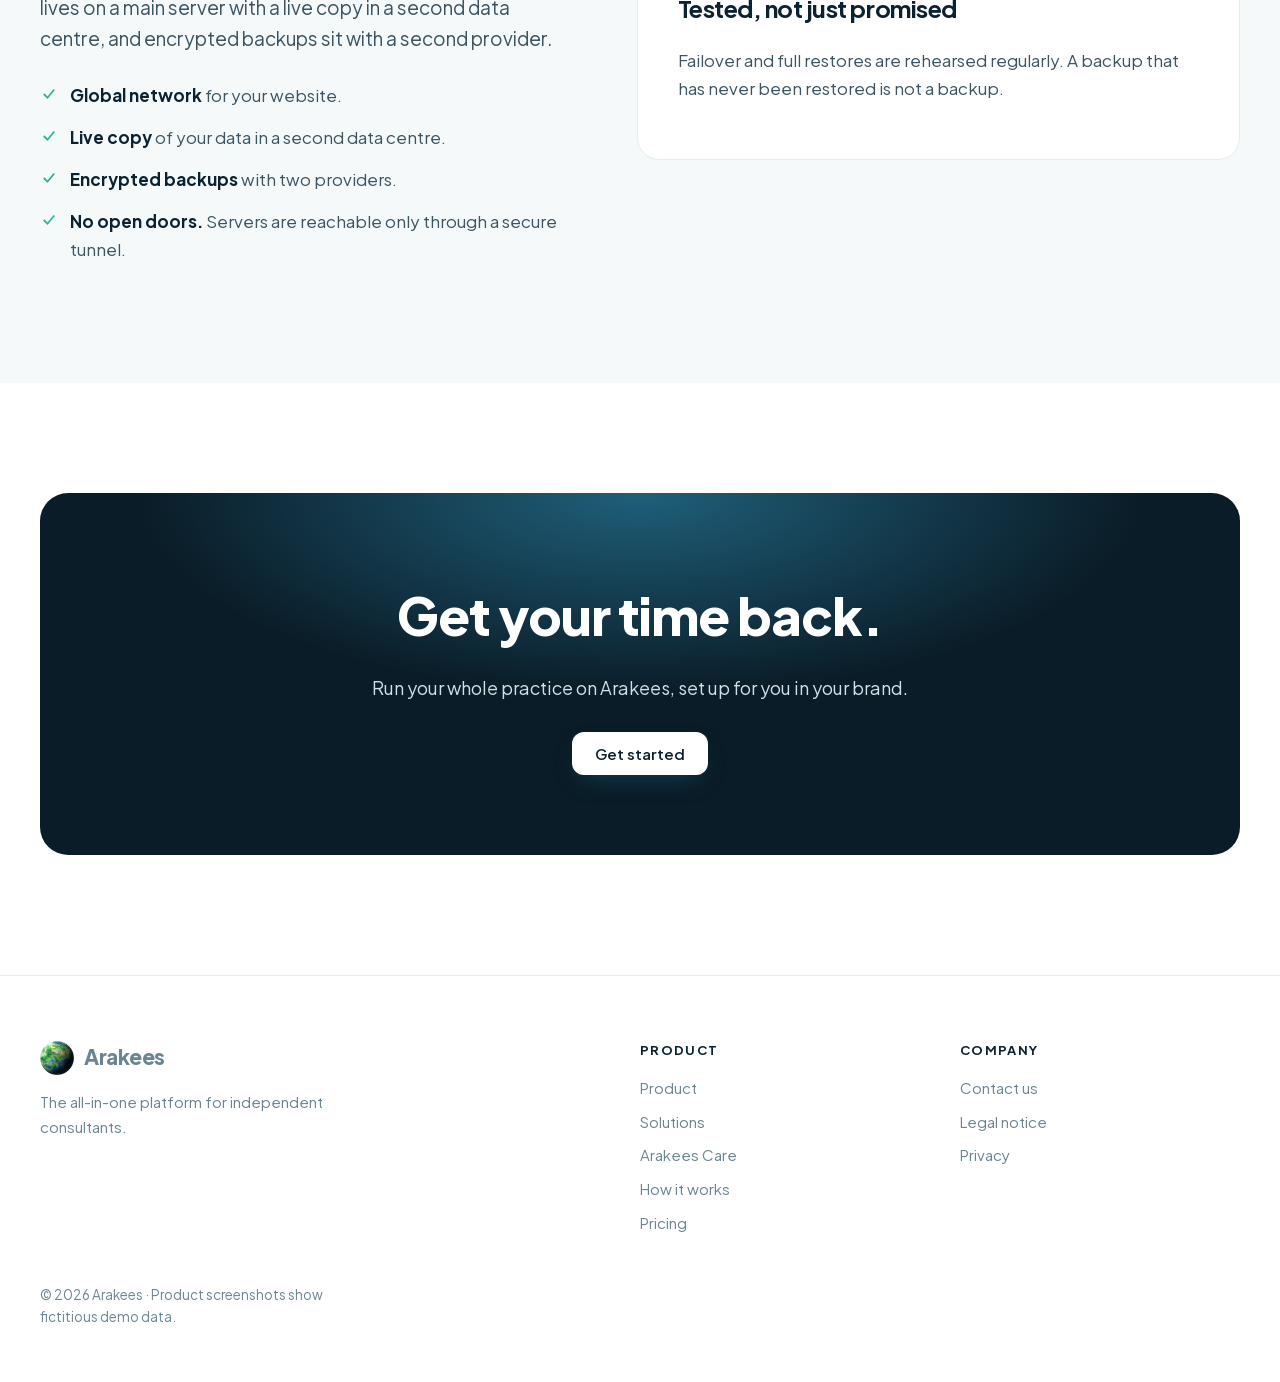
==== commit a049c576: "Dedicated pricing page; Pricing and Get started link to it Co-Authored-By: Claude Opus 5.5 <noreply@" ====
--- a/care.html
+++ b/care.html
@@ -36,13 +36,13 @@
 <header class="hdr" id="hdr">
   <div class="wrap">
     <a class="brand" href="/" aria-label="Arakees home"><img src="/assets/arakees-mark-128.png" alt="" width="34" height="34"><span>Arakees</span></a>
-    <nav class="nav" aria-label="Main navigation"><a href="/product">Product</a><a href="/solutions">Solutions</a><a href="/care" class="on">Care</a><a href="/how-it-works">How it works</a><a href="/#pricing">Pricing</a><a href="/contact">Contact us</a></nav>
-    <a class="btn btn-primary btn-sm" href="/#pricing">Get started</a>
-    <nav class="mnav" aria-label="Quick links"><a href="/#pricing">Pricing</a><a href="/contact">Contact us</a></nav>
+    <nav class="nav" aria-label="Main navigation"><a href="/product">Product</a><a href="/solutions">Solutions</a><a href="/care" class="on">Care</a><a href="/how-it-works">How it works</a><a href="/pricing">Pricing</a><a href="/contact">Contact us</a></nav>
+    <a class="btn btn-primary btn-sm" href="/pricing">Get started</a>
+    <nav class="mnav" aria-label="Quick links"><a href="/pricing">Pricing</a><a href="/contact">Contact us</a></nav>
   </div>
 </header>
 <main>
-<section class="phero"><div class="wrap"><span class="eyebrow">Arakees Care</span><h1>Always on. Always protected.</h1><p class="lead">Every platform comes with Arakees Care. We run it, secure it and look after it, so you can focus on your clients.</p><div class="ctas"><a class="btn btn-primary" href="/#pricing">Get started</a><a class="btn btn-ghost" href="/contact">Contact us →</a></div></div></section>
+<section class="phero"><div class="wrap"><span class="eyebrow">Arakees Care</span><h1>Always on. Always protected.</h1><p class="lead">Every platform comes with Arakees Care. We run it, secure it and look after it, so you can focus on your clients.</p><div class="ctas"><a class="btn btn-primary" href="/pricing">Get started</a><a class="btn btn-ghost" href="/contact">Contact us →</a></div></div></section>
 <section style="padding-top:40px">
   <div class="wrap">
     <div class="grid2">
@@ -71,7 +71,7 @@
     <div class="box rv">
       <h2>Get your time back.</h2>
       <p>Run your whole practice on Arakees, set up for you in your brand.</p>
-      <a class="btn btn-primary" href="/#pricing">Get started</a>
+      <a class="btn btn-primary" href="/pricing">Get started</a>
     </div>
   </div>
 </section>
@@ -80,7 +80,7 @@
   <div class="wrap">
     <div class="cols">
       <div><a class="brand" href="/"><img src="/assets/arakees-mark-128.png" alt="" width="34" height="34"><span>Arakees</span></a><p>The all-in-one platform for independent consultants.</p></div>
-      <div><h4>Product</h4><ul><li><a href="/product">Product</a></li><li><a href="/solutions">Solutions</a></li><li><a href="/care">Arakees Care</a></li><li><a href="/how-it-works">How it works</a></li><li><a href="/#pricing">Pricing</a></li></ul></div>
+      <div><h4>Product</h4><ul><li><a href="/product">Product</a></li><li><a href="/solutions">Solutions</a></li><li><a href="/care">Arakees Care</a></li><li><a href="/how-it-works">How it works</a></li><li><a href="/pricing">Pricing</a></li></ul></div>
       <div><h4>Company</h4><ul><li><a href="/contact">Contact us</a></li><li><a href="/mentions-legales">Legal notice</a></li><li><a href="/privacy">Privacy</a></li></ul></div>
     </div>
     <p class="copy">© 2026 Arakees · Product screenshots show fictitious demo data.</p>
